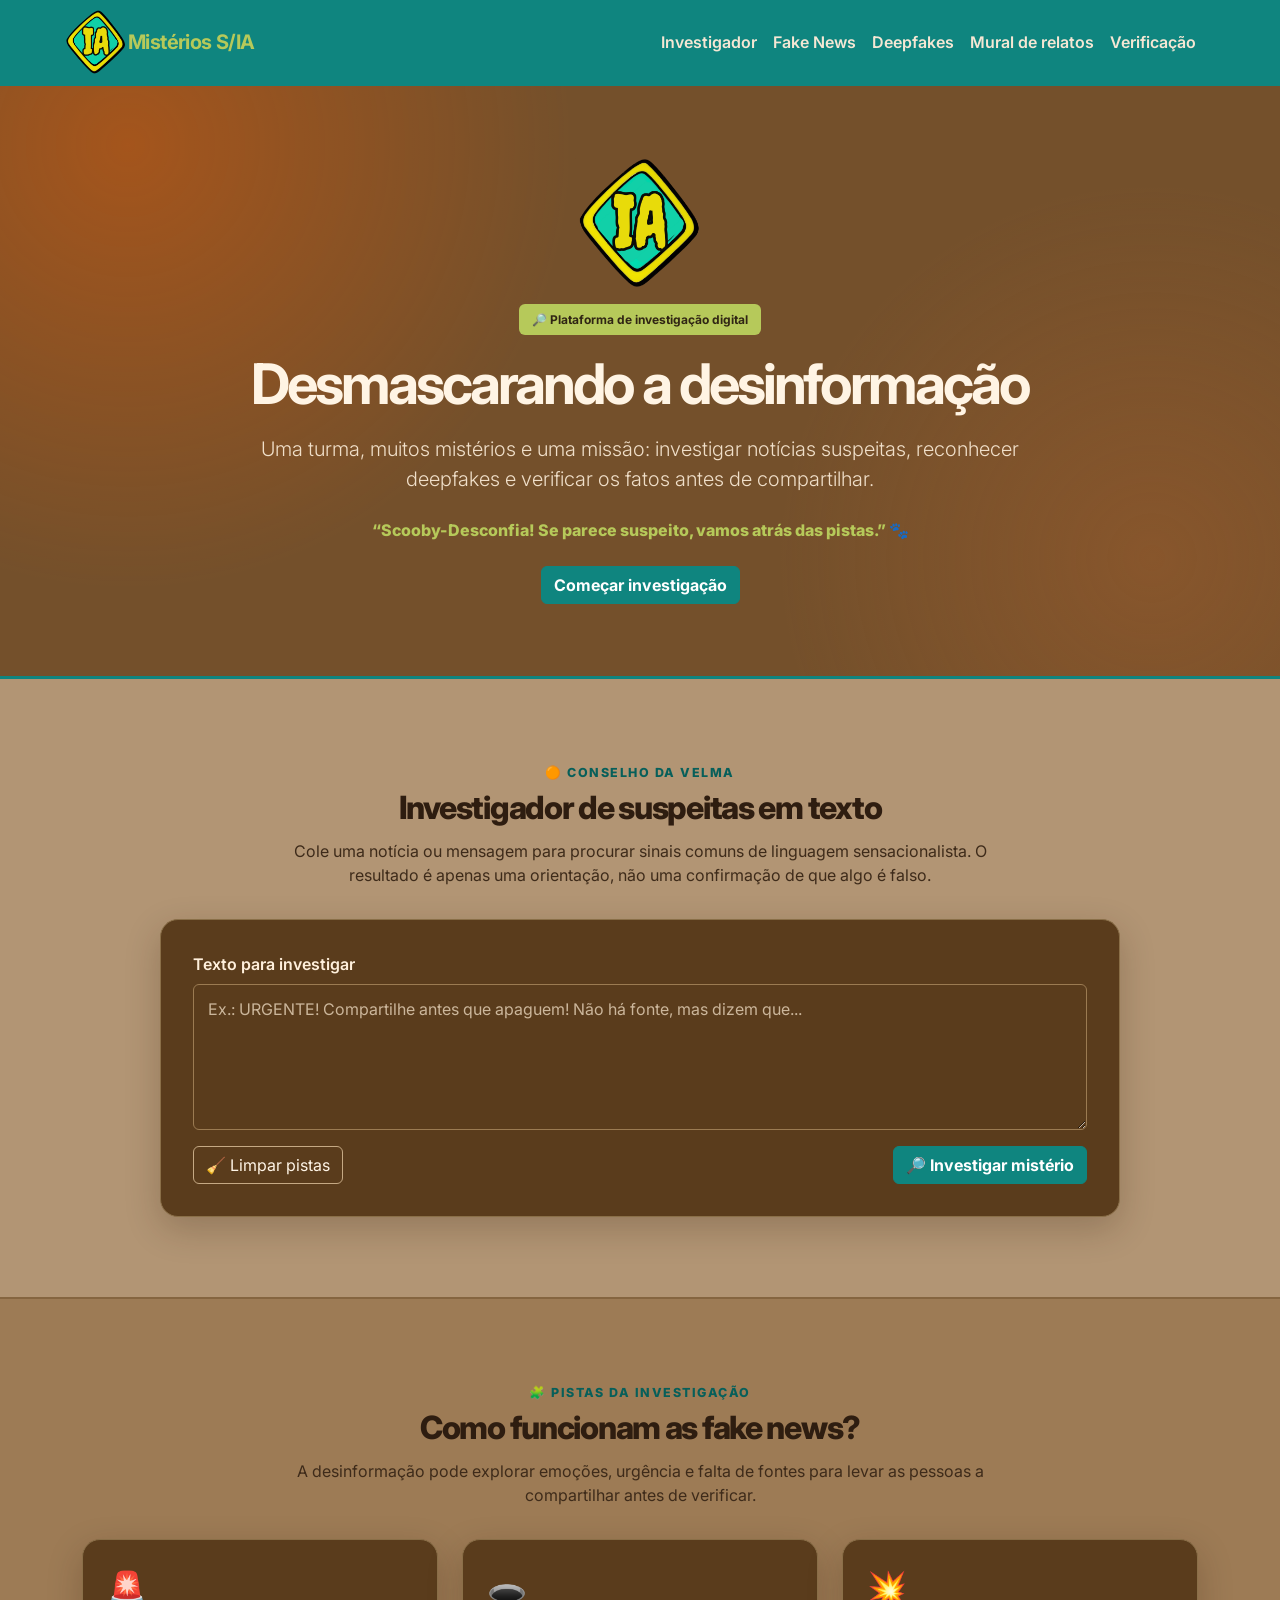
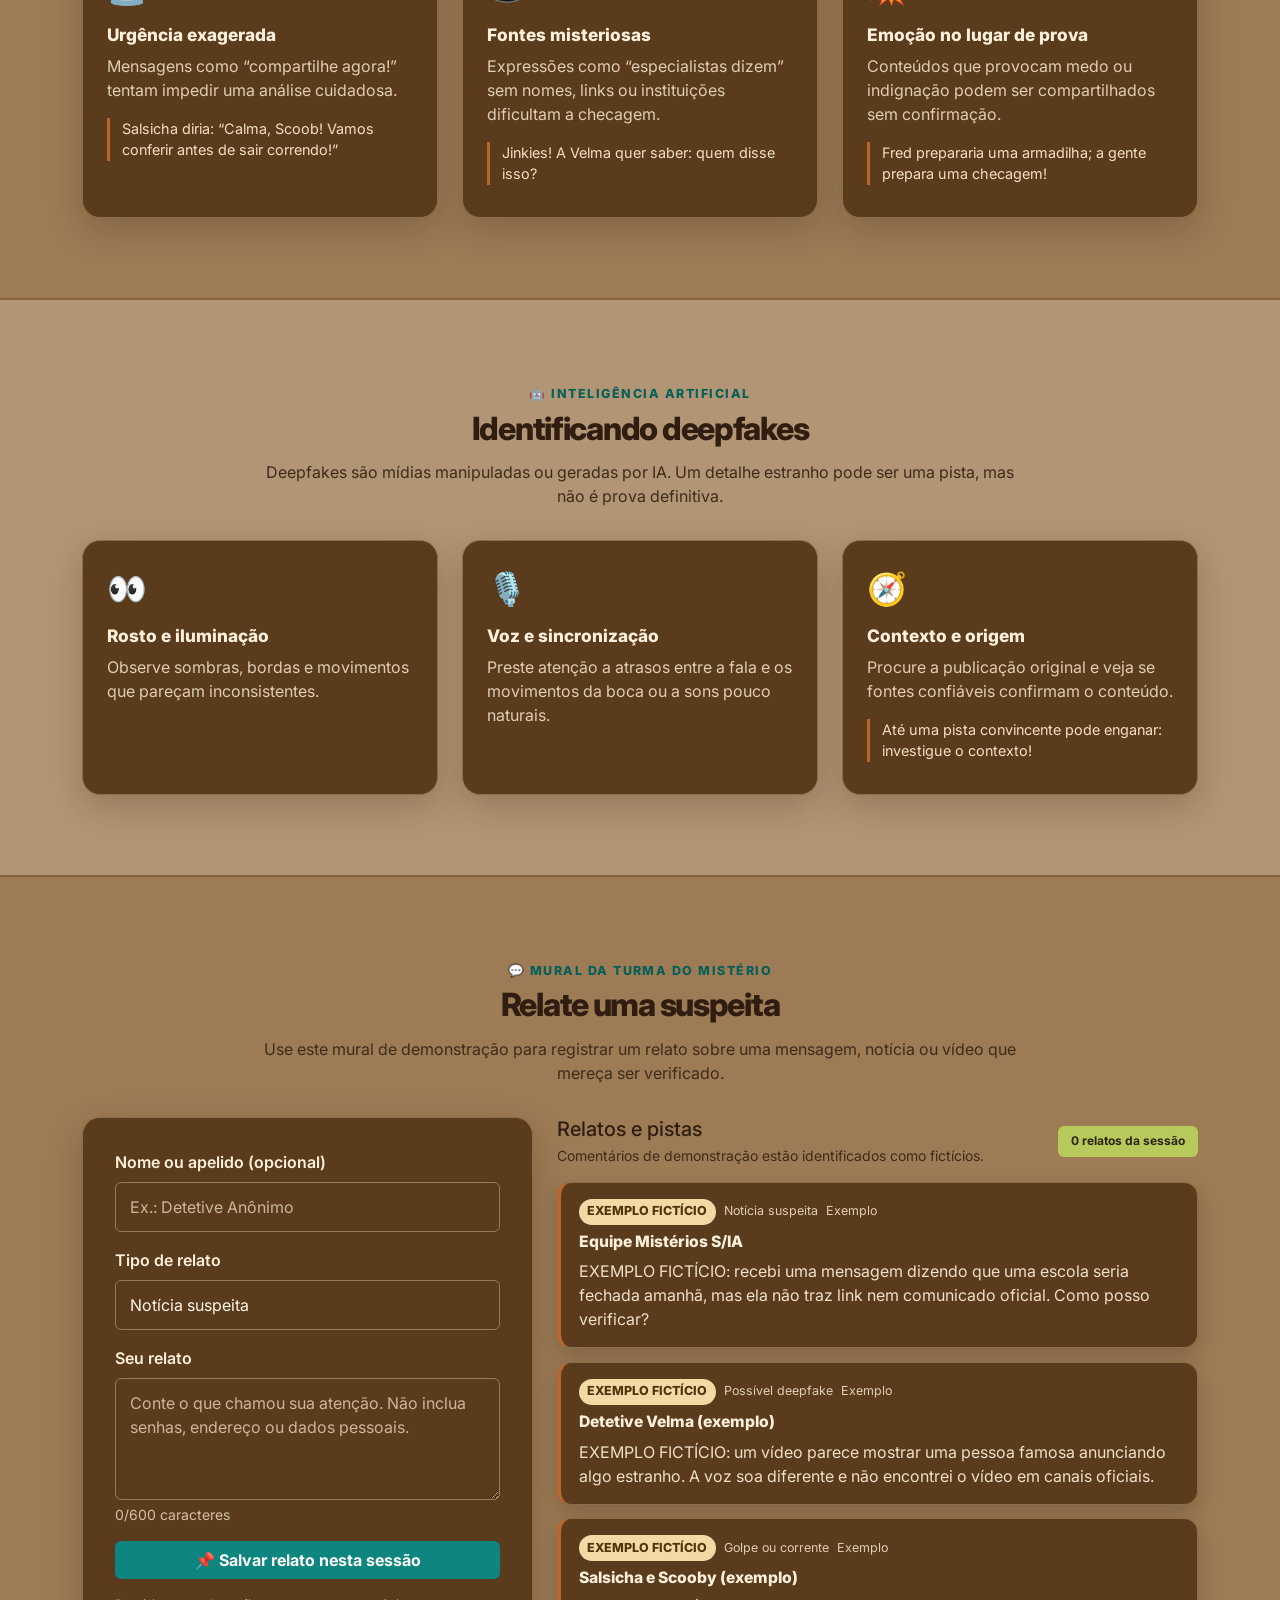
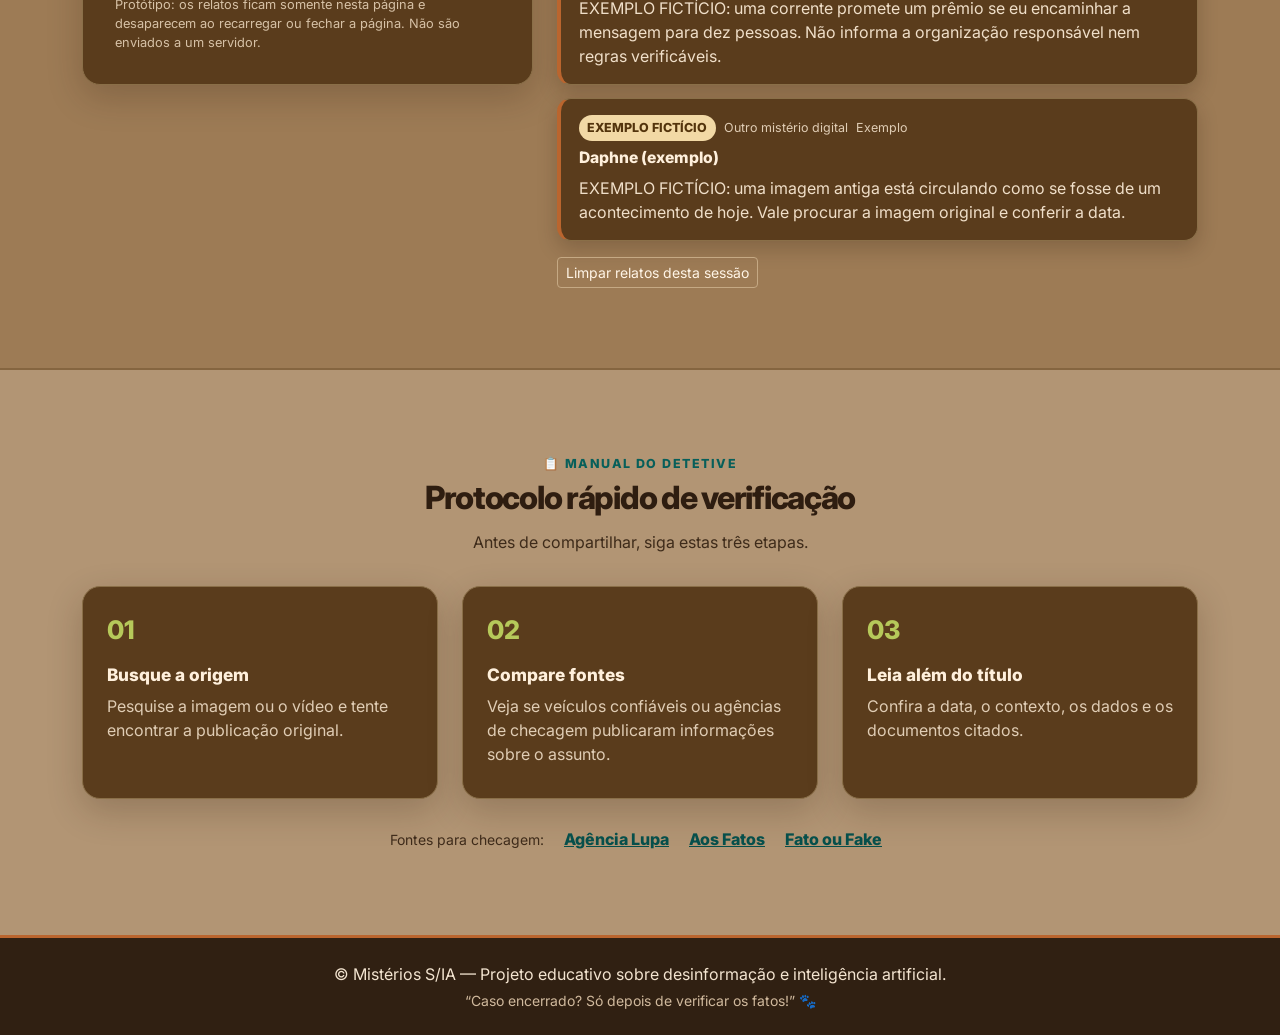
==== index.html @ 2940e968 "Add files via upload" ====
<!DOCTYPE html>
<html lang="pt-BR">

<head>
  <meta charset="UTF-8">
  <meta name="viewport" content="width=device-width, initial-scale=1.0">
  <meta name="description" content="Plataforma educativa para investigar desinformação, fake news e deepfakes.">
  <title>Mistérios S/IA — Investigação da Desinformação</title>
  <link rel="preconnect" href="https://fonts.googleapis.com">
  <link rel="preconnect" href="https://fonts.gstatic.com" crossorigin>
  <link
    href="https://fonts.googleapis.com/css2?family=Inter:wght@400;500;600;700;800&family=JetBrains+Mono:wght@400;500&display=swap"
    rel="stylesheet">
  <link href="https://cdn.jsdelivr.net/npm/bootstrap@5.3.0/dist/css/bootstrap.min.css" rel="stylesheet">
  <link rel="stylesheet" href="css/style.css">
  <link rel="icon" type="image/png" href="logo.png">
</head>

<body>
  <nav class="navbar navbar-expand-lg sticky-top">
    <div class="container logo-link">
        <img src="logo.png" alt="Mistérios S/IA" class="logo">
      <a class="navbar-brand fw-bold" href="#"> Mistérios S/IA</a>
      <button class="navbar-toggler" type="button" data-bs-toggle="collapse" data-bs-target="#navContent"
        aria-label="Abrir menu">
        <span class="navbar-toggler-icon"></span>
      </button>
      <div class="collapse navbar-collapse" id="navContent">
        <ul class="navbar-nav ms-auto">
          <li class="nav-item"><a class="nav-link" href="#analisador">Investigador</a></li>
          <li class="nav-item"><a class="nav-link" href="#fakenews">Fake News</a></li>
          <li class="nav-item"><a class="nav-link" href="#deepfake">Deepfakes</a></li>
          <li class="nav-item"><a class="nav-link" href="#relatos">Mural de relatos</a></li>
          <li class="nav-item"><a class="nav-link" href="#verificacao">Verificação</a></li>
        </ul>
      </div>
    </div>
  </nav>

  <header class="hero py-5">
    <div class="container py-4 text-center">
      <img src="logo.png" alt="Mistérios S/IA" style="width: 130px; height: auto; margin-bottom: 1rem;"> 
      <br>
      <span class="badge badge-accent mb-3">🔎 Plataforma de investigação digital</span>
      <h1 class="display-4 fw-bold mb-3">Desmascarando a desinformação</h1>
      <p class="lead mx-auto hero-copy">Uma turma, muitos mistérios e uma missão: investigar notícias suspeitas,
        reconhecer deepfakes e verificar os fatos antes de compartilhar.</p>
      <p class="hero-joke mt-4">“Scooby-Desconfia! Se parece suspeito, vamos atrás das pistas.” 🐾</p>
      <a class="btn btn-primary mt-2" href="#analisador">Começar investigação</a>
    </div>
  </header>

  <main>
    <section id="analisador" class="section-pad">
      <div class="container">
        <div class="section-heading">
          <span class="eyebrow">🟠 Conselho da Velma</span>
          <h2>Investigador de suspeitas em texto</h2>
          <p>Cole uma notícia ou mensagem para procurar sinais comuns de linguagem sensacionalista. O resultado é apenas
            uma orientação, não uma confirmação de que algo é falso.</p>
        </div>
        <div class="panel">
          <form id="analyzerForm">
            <label for="inputText" class="form-label fw-semibold">Texto para investigar</label>
            <textarea id="inputText" class="form-control" rows="5"
              placeholder="Ex.: URGENTE! Compartilhe antes que apaguem! Não há fonte, mas dizem que..."
              required></textarea>
            <div class="d-flex flex-wrap justify-content-between gap-2 mt-3">
              <button type="button" id="clearAnalyzer" class="btn btn-outline-secondary">🧹 Limpar pistas</button>
              <button type="submit" class="btn btn-primary">🔎 Investigar mistério</button>
            </div>
          </form>
          <div id="resultBox" class="result-box mt-4" aria-live="polite" hidden>
            <div class="d-flex justify-content-between align-items-center gap-3">
              <strong>Nível de desconfiança</strong>
              <span id="riskBadge" class="badge bg-secondary">Aguardando...</span>
            </div>
            <div class="progress my-3" role="progressbar" aria-label="Indicador de suspeita">
              <div id="progressBar" class="progress-bar" style="width:0%"></div>
            </div>
            <h3 class="h6">Pistas encontradas</h3>
            <ul id="detectedPatterns" class="pattern-list"></ul>
            <div id="adviceBox" class="advice-box">Conselho da Velma: confira a fonte original antes de compartilhar.
            </div>
          </div>
        </div>
      </div>
    </section>

    <section id="fakenews" class="section-pad section-tint">
      <div class="container">
        <div class="section-heading">
          <span class="eyebrow">🧩 Pistas da investigação</span>
          <h2>Como funcionam as fake news?</h2>
          <p>A desinformação pode explorar emoções, urgência e falta de fontes para levar as pessoas a compartilhar
            antes de verificar.</p>
        </div>
        <div class="row g-4">
          <div class="col-md-4">
            <article class="info-card h-100">
              <div class="card-emoji">🚨</div>
              <h3>Urgência exagerada</h3>
              <p>Mensagens como “compartilhe agora!” tentam impedir uma análise cuidadosa.</p>
              <p class="character-note">Salsicha diria: “Calma, Scoob! Vamos conferir antes de sair correndo!”</p>
            </article>
          </div>
          <div class="col-md-4">
            <article class="info-card h-100">
              <div class="card-emoji">🕳️</div>
              <h3>Fontes misteriosas</h3>
              <p>Expressões como “especialistas dizem” sem nomes, links ou instituições dificultam a checagem.</p>
              <p class="character-note">Jinkies! A Velma quer saber: quem disse isso?</p>
            </article>
          </div>
          <div class="col-md-4">
            <article class="info-card h-100">
              <div class="card-emoji">💥</div>
              <h3>Emoção no lugar de prova</h3>
              <p>Conteúdos que provocam medo ou indignação podem ser compartilhados sem confirmação.</p>
              <p class="character-note">Fred prepararia uma armadilha; a gente prepara uma checagem!</p>
            </article>
          </div>
        </div>
      </div>
    </section>

    <section id="deepfake" class="section-pad">
      <div class="container">
        <div class="section-heading">
          <span class="eyebrow">🤖 Inteligência artificial</span>
          <h2>Identificando deepfakes</h2>
          <p>Deepfakes são mídias manipuladas ou geradas por IA. Um detalhe estranho pode ser uma pista, mas não é prova
            definitiva.</p>
        </div>
        <div class="row g-4">
          <div class="col-md-4">
            <article class="info-card h-100">
              <div class="card-emoji">👀</div>
              <h3>Rosto e iluminação</h3>
              <p>Observe sombras, bordas e movimentos que pareçam inconsistentes.</p>
            </article>
          </div>
          <div class="col-md-4">
            <article class="info-card h-100">
              <div class="card-emoji">🎙️</div>
              <h3>Voz e sincronização</h3>
              <p>Preste atenção a atrasos entre a fala e os movimentos da boca ou a sons pouco naturais.</p>
            </article>
          </div>
          <div class="col-md-4">
            <article class="info-card h-100">
              <div class="card-emoji">🧭</div>
              <h3>Contexto e origem</h3>
              <p>Procure a publicação original e veja se fontes confiáveis confirmam o conteúdo.</p>
              <p class="character-note">Até uma pista convincente pode enganar: investigue o contexto!</p>
            </article>
          </div>
        </div>
      </div>
    </section>

    <section id="relatos" class="section-pad section-tint">
      <div class="container">
        <div class="section-heading">
          <span class="eyebrow">💬 Mural da turma do mistério</span>
          <h2>Relate uma suspeita</h2>
          <p>Use este mural de demonstração para registrar um relato sobre uma mensagem, notícia ou vídeo que mereça ser
            verificado.</p>
        </div>
        <div class="row g-4 align-items-start">
          <div class="col-lg-5">
            <div class="panel">
              <form id="reportForm">
                <div class="mb-3">
                  <label for="reportName" class="form-label fw-semibold">Nome ou apelido (opcional)</label>
                  <input id="reportName" class="form-control" maxlength="40" placeholder="Ex.: Detetive Anônimo">
                </div>
                <div class="mb-3">
                  <label for="reportCategory" class="form-label fw-semibold">Tipo de relato</label>
                  <select id="reportCategory" class="form-select">
                    <option>Notícia suspeita</option>
                    <option>Possível deepfake</option>
                    <option>Golpe ou corrente</option>
                    <option>Outro mistério digital</option>
                  </select>
                </div>
                <div class="mb-3">
                  <label for="reportText" class="form-label fw-semibold">Seu relato</label>
                  <textarea id="reportText" class="form-control" rows="4" maxlength="600"
                    placeholder="Conte o que chamou sua atenção. Não inclua senhas, endereço ou dados pessoais."
                    required></textarea>
                  <div class="form-text"><span id="charCount">0</span>/600 caracteres</div>
                </div>
                <button type="submit" class="btn btn-primary w-100">📌 Salvar relato nesta sessão</button>
                <p class="privacy-note mt-3 mb-0">Protótipo: os relatos ficam somente nesta página e desaparecem ao
                  recarregar ou fechar a página. Não são enviados a um servidor.</p>
              </form>
            </div>
          </div>
          <div class="col-lg-7">
            <div class="mural-header d-flex flex-wrap justify-content-between align-items-center gap-2">
              <div>
                <h3 class="h5 mb-1">Relatos e pistas</h3>
                <p class="small text-secondary mb-0">Comentários de demonstração estão identificados como fictícios.</p>
              </div>
              <span id="reportCount" class="badge badge-accent">0 relatos da sessão</span>
            </div>
            <div id="reportsList" class="reports-list" aria-live="polite"></div>
            <button type="button" id="clearReports" class="btn btn-sm btn-outline-secondary mt-3">Limpar relatos desta
              sessão</button>
          </div>
        </div>
      </div>
    </section>

    <section id="verificacao" class="section-pad">
      <div class="container">
        <div class="section-heading">
          <span class="eyebrow">📋 Manual do detetive</span>
          <h2>Protocolo rápido de verificação</h2>
          <p>Antes de compartilhar, siga estas três etapas.</p>
        </div>
        <div class="row g-4">
          <div class="col-md-4">
            <article class="step-card h-100"><span>01</span>
              <h3>Busque a origem</h3>
              <p>Pesquise a imagem ou o vídeo e tente encontrar a publicação original.</p>
            </article>
          </div>
          <div class="col-md-4">
            <article class="step-card h-100"><span>02</span>
              <h3>Compare fontes</h3>
              <p>Veja se veículos confiáveis ou agências de checagem publicaram informações sobre o assunto.</p>
            </article>
          </div>
          <div class="col-md-4">
            <article class="step-card h-100"><span>03</span>
              <h3>Leia além do título</h3>
              <p>Confira a data, o contexto, os dados e os documentos citados.</p>
            </article>
          </div>
        </div>
        <div class="text-center sources mt-4">
          <span class="text-secondary small me-2">Fontes para checagem:</span>
          <a href="https://lupa.uol.com.br/" target="_blank" rel="noopener noreferrer">Agência Lupa</a>
          <a href="https://www.aosfatos.org/" target="_blank" rel="noopener noreferrer">Aos Fatos</a>
          <a href="https://g1.globo.com/fato-ou-fake/" target="_blank" rel="noopener noreferrer">Fato ou Fake</a>
        </div>
      </div>
    </section>
  </main>

  <footer class="footer py-4">
    <div class="container text-center">
      <p class="mb-1">© Mistérios S/IA — Projeto educativo sobre desinformação e inteligência artificial.</p>
      <p class="small mb-0">“Caso encerrado? Só depois de verificar os fatos!” 🐾</p>
    </div>
  </footer>

  <script src="https://cdn.jsdelivr.net/npm/bootstrap@5.3.0/dist/js/bootstrap.bundle.min.js"></script>
  <script src="script.js"></script>
</body>

</html>
---- css/style.css ----
:root {

  --color-brown: #8A6F48;
  --color-teal: #0F857F;
  --color-purple: #65466D; 
  --color-lime: #B6C95A; 
  --color-orange: #BA652E;

  --bg-main: #b29574;
  --bg-card: #5a3c1c;
  --bg-hero: #74502b;
  --bg-input: #5a3c1c;

  --ink: #24180f;
  --ink-light: #fff5e7;
  --muted: #e0cdb5;
  --accent: var(--color-teal);
  --accent-dark: #086b66;
  --surface: var(--bg-card);
  --line: #9b7b52;
  --tint: #9d7b55;
  --cream: #f4e6d1;
  --shadow: rgba(40, 23, 9, .22);
}

* { box-sizing: border-box; }
html { scroll-behavior: smooth; scroll-padding-top: 78px; }
body {
  margin: 0;
  font-family: Inter, sans-serif;
  color: var(--ink);
  background: var(--bg-main);
}


.navbar {
  background: #0F857F;
  border-bottom: 2px solid var(--color-teal);
  backdrop-filter: blur(12px);
}
.navbar-brand { color: var(--color-lime) !important; letter-spacing: -.03em; }
.nav-link { color: #f5e7d4 !important; font-weight: 600; }
.nav-link:hover, .nav-link:focus { color: var(--color-lime) !important; }
.navbar-toggler { border-color: var(--color-brown); }
.navbar-toggler-icon {
  filter: invert(1);
}

.navbar {
    display: flex;
    align-items: center;
    justify-content: space-between;
    padding: 10px 5%;
}

.logo {
    display: block;
    width: clamp(35px, 5vw, 65px);
    height: auto;
    object-fit: contain;
    
}

.logo-link {
    display: flex;
    align-items: center;
    margin: 0;
    padding: 0;
}

.hero {
  background:
    radial-gradient(circle at 10% 10%, rgba(255, 94, 0, 0.35), transparent 35%),
    radial-gradient(circle at 90% 80%, rgba(186,101,46,.28), transparent 30%),
    var(--bg-hero);
  color: var(--ink-light);
  border-bottom: 3px solid var(--color-teal);
}
.hero h1 { letter-spacing: -.055em; color: #fff4e4; }
.hero-copy { max-width: 760px; color: #f0dfc9; }
.hero-joke { color: var(--color-lime); font-weight: 800; }
.badge-accent {
  background: var(--color-lime);
  color: #302514;
  padding: .6rem .8rem;
}
.btn-primary {
  background: var(--color-teal);
  border-color: var(--color-teal);
  color: #fff;
  font-weight: 700;
}
.btn-primary:hover, .btn-primary:focus {
  background: #096b66;
  border-color: #096b66;
  color: #fff;
}
.btn-outline-secondary {
  color: var(--ink-light);
  border-color: #c5a984;
}
.btn-outline-secondary:hover, .btn-outline-secondary:focus {
  color: #24180f;
  background: var(--color-lime);
  border-color: var(--color-lime);
}


.section-pad { padding: 5rem 0; }
.section-tint {
  background: #9d7b55;
  border-block: 2px solid rgba(90,60,28,.35);
}
.section-heading { max-width: 760px; margin: 0 auto 2rem; text-align: center; }
.section-heading h2 {
  font-weight: 800;
  letter-spacing: -.04em;
  margin: .35rem 0 .75rem;
  color: #2e1d10;
}
.section-heading p { color: #3e2b1a; margin-bottom: 0; }
.eyebrow {
  color: #075f5a;
  font-size: .78rem;
  font-weight: 800;
  text-transform: uppercase;
  letter-spacing: .12em;
}


.panel, .info-card, .step-card {
  background: var(--bg-card);
  color: var(--ink-light);
  border: 1px solid var(--color-brown);
  border-radius: 18px;
  box-shadow: 0 12px 35px var(--shadow);
}
.panel { padding: clamp(1.2rem, 3vw, 2rem); max-width: 960px; margin: 0 auto; }
.info-card, .step-card { padding: 1.5rem; height: 100%; }
.info-card h3, .step-card h3 { font-size: 1.08rem; font-weight: 800; color: #fff0dc; }
.info-card p, .step-card p { color: #e0cdb5; margin-bottom: .5rem; }
.card-emoji { font-size: 2rem; margin-bottom: .8rem; }
.character-note {
  border-left: 3px solid var(--color-orange);
  padding-left: .75rem;
  font-size: .9rem;
  color: #f4dfc4 !important;
  margin-top: 1rem;
}
.step-card > span {
  display: inline-block;
  color: var(--color-lime);
  font-size: 1.6rem;
  font-weight: 800;
  margin-bottom: 1rem;
}


.form-label { color: #fff0dc; }
.form-control, .form-select {
  background: var(--bg-input);
  color: #fff5e7;
  border: 1px solid #9b7b52;
  padding: .75rem .85rem;
}
.form-control::placeholder { color: #cbb69b; opacity: 1; }
.form-select option { background: var(--bg-input); color: #fff5e7; }
.form-control:focus, .form-select:focus {
  background: var(--bg-input);
  color: #fff5e7;
  border-color: var(--color-lime);
  box-shadow: 0 0 0 .2rem rgba(182,201,90,.2);
}
.form-text { color: #d6c1a6; }
.result-box { border-top: 1px solid var(--line); padding-top: 1.4rem; color: var(--ink-light); }
.result-box[hidden] { display: none !important; }
.progress { background: #392514; }
.progress-bar { background: var(--color-lime); }
.pattern-list { padding-left: 1.2rem; color: #f0dfc9; }
.pattern-list li { margin-bottom: .4rem; }
.advice-box {
  background: #0b5f5b;
  border: 1px solid var(--color-teal);
  border-radius: 12px;
  padding: 1rem;
  color: #fff8e9;
}


.mural-header { margin-bottom: 1rem; color: #2e1d10; }
.mural-header .text-secondary { color: #3e2b1a !important; }
.reports-list { display: grid; gap: .85rem; }
.report-card {
  background: var(--bg-card);
  color: var(--ink-light);
  border: 1px solid var(--color-brown);
  border-left: 4px solid var(--color-orange);
  border-radius: 14px;
  padding: 1rem 1.1rem;
  overflow-wrap: anywhere;
  box-shadow: 0 8px 20px var(--shadow);
}
.report-card h4 { font-size: .98rem; font-weight: 800; margin: .5rem 0; color: #fff0dc; }
.report-meta { display: flex; flex-wrap: wrap; gap: .5rem; align-items: center; color: #e0cdb5; font-size: .78rem; }
.demo-label {
  background: #f2d9a5;
  color: #53340c;
  border-radius: 999px;
  padding: .22rem .55rem;
  font-weight: 800;
}
.session-label {
  background: #b6e0c9;
  color: #174b35;
  border-radius: 999px;
  padding: .22rem .55rem;
  font-weight: 800;
}
.report-body { white-space: pre-wrap; margin: .5rem 0 0; color: #f0dfc9; }
.empty-state {
  background: var(--bg-card);
  border: 1px dashed #c2a37d;
  color: #f0dfc9;
  padding: 1.5rem;
  border-radius: 14px;
  text-align: center;
}
.privacy-note { color: #d6c1a6; font-size: .8rem; line-height: 1.5; }


.sources a { display: inline-block; margin: .25rem .5rem; color: #064f4b; font-weight: 800; }
.sources .text-secondary { color: #3e2b1a !important; }
.footer { background: #302012; color: #f3e4d0; border-top: 3px solid var(--color-orange); }
.footer .small { color: #d0b99d; }

@media (max-width: 767px) {
  .section-pad { padding: 3.5rem 0; }
  .hero h1 { font-size: 2.5rem; }
  .mural-header { align-items: flex-start !important; }
}
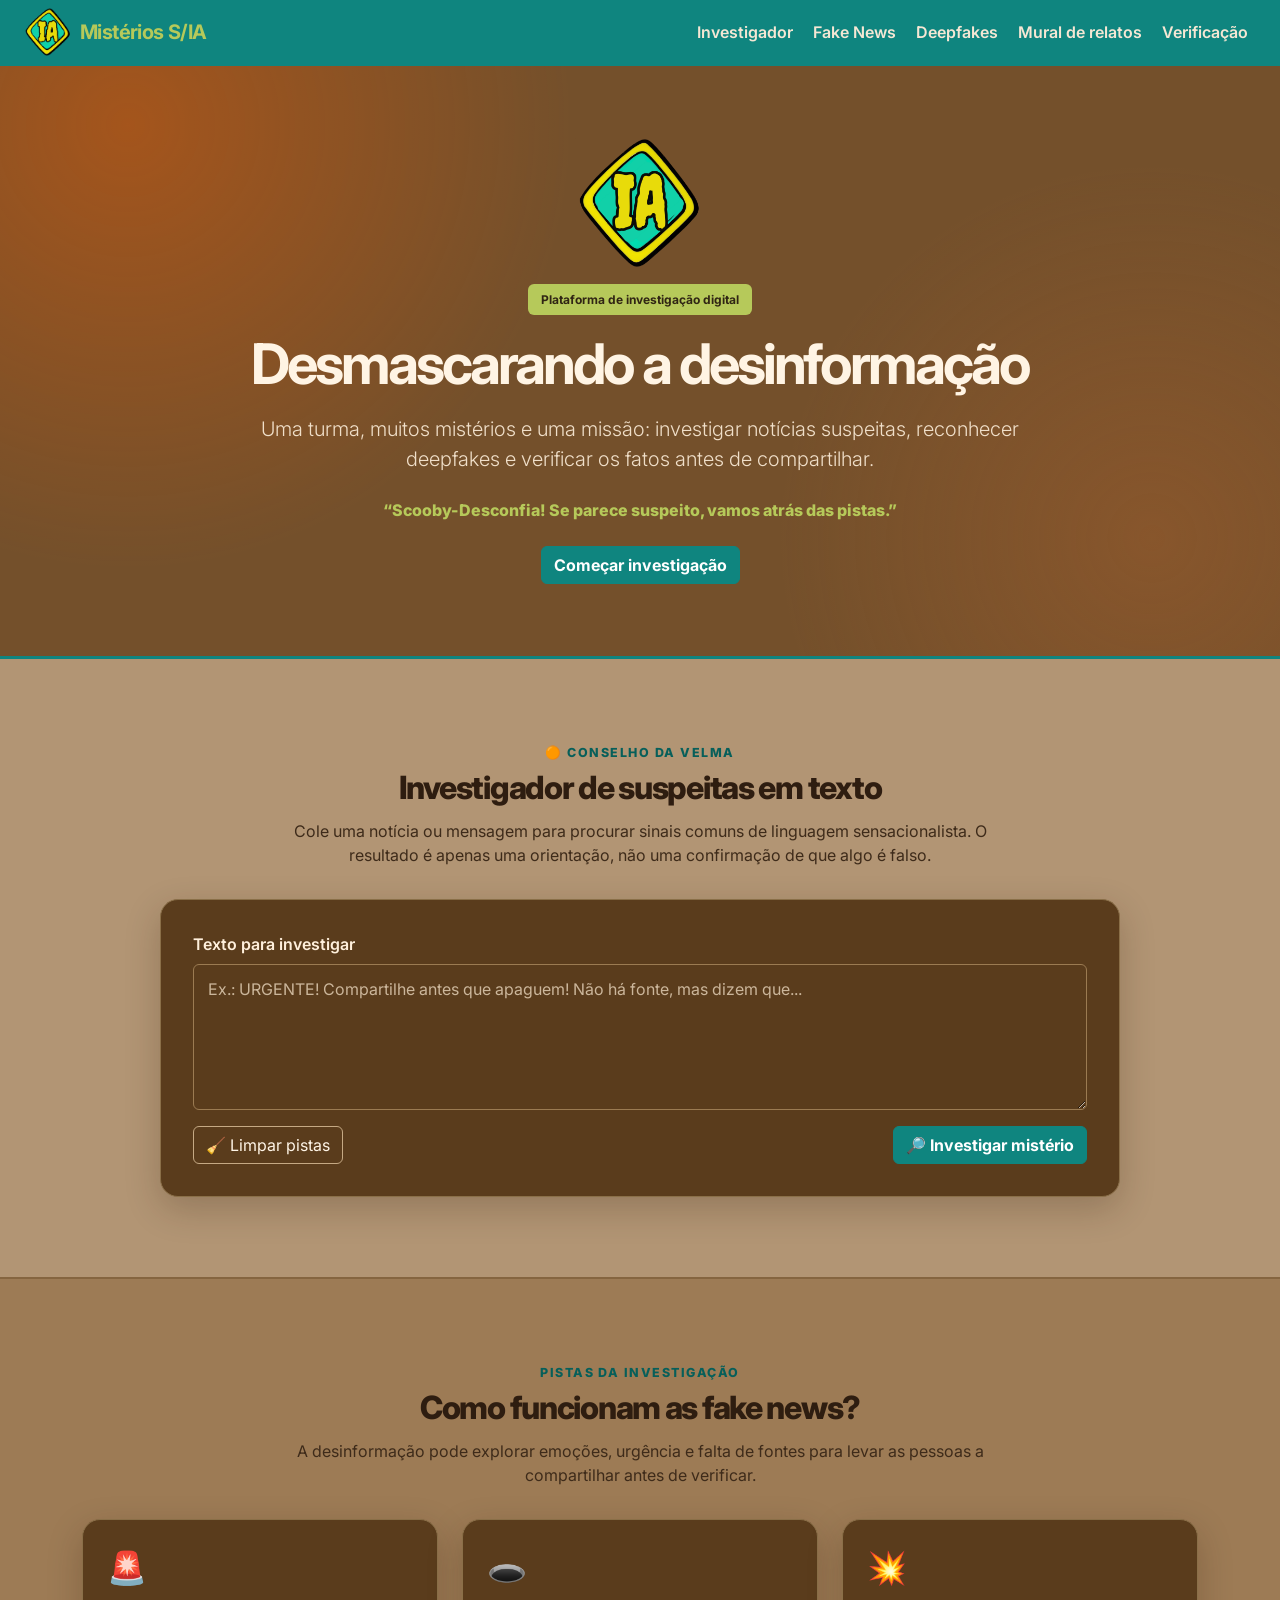
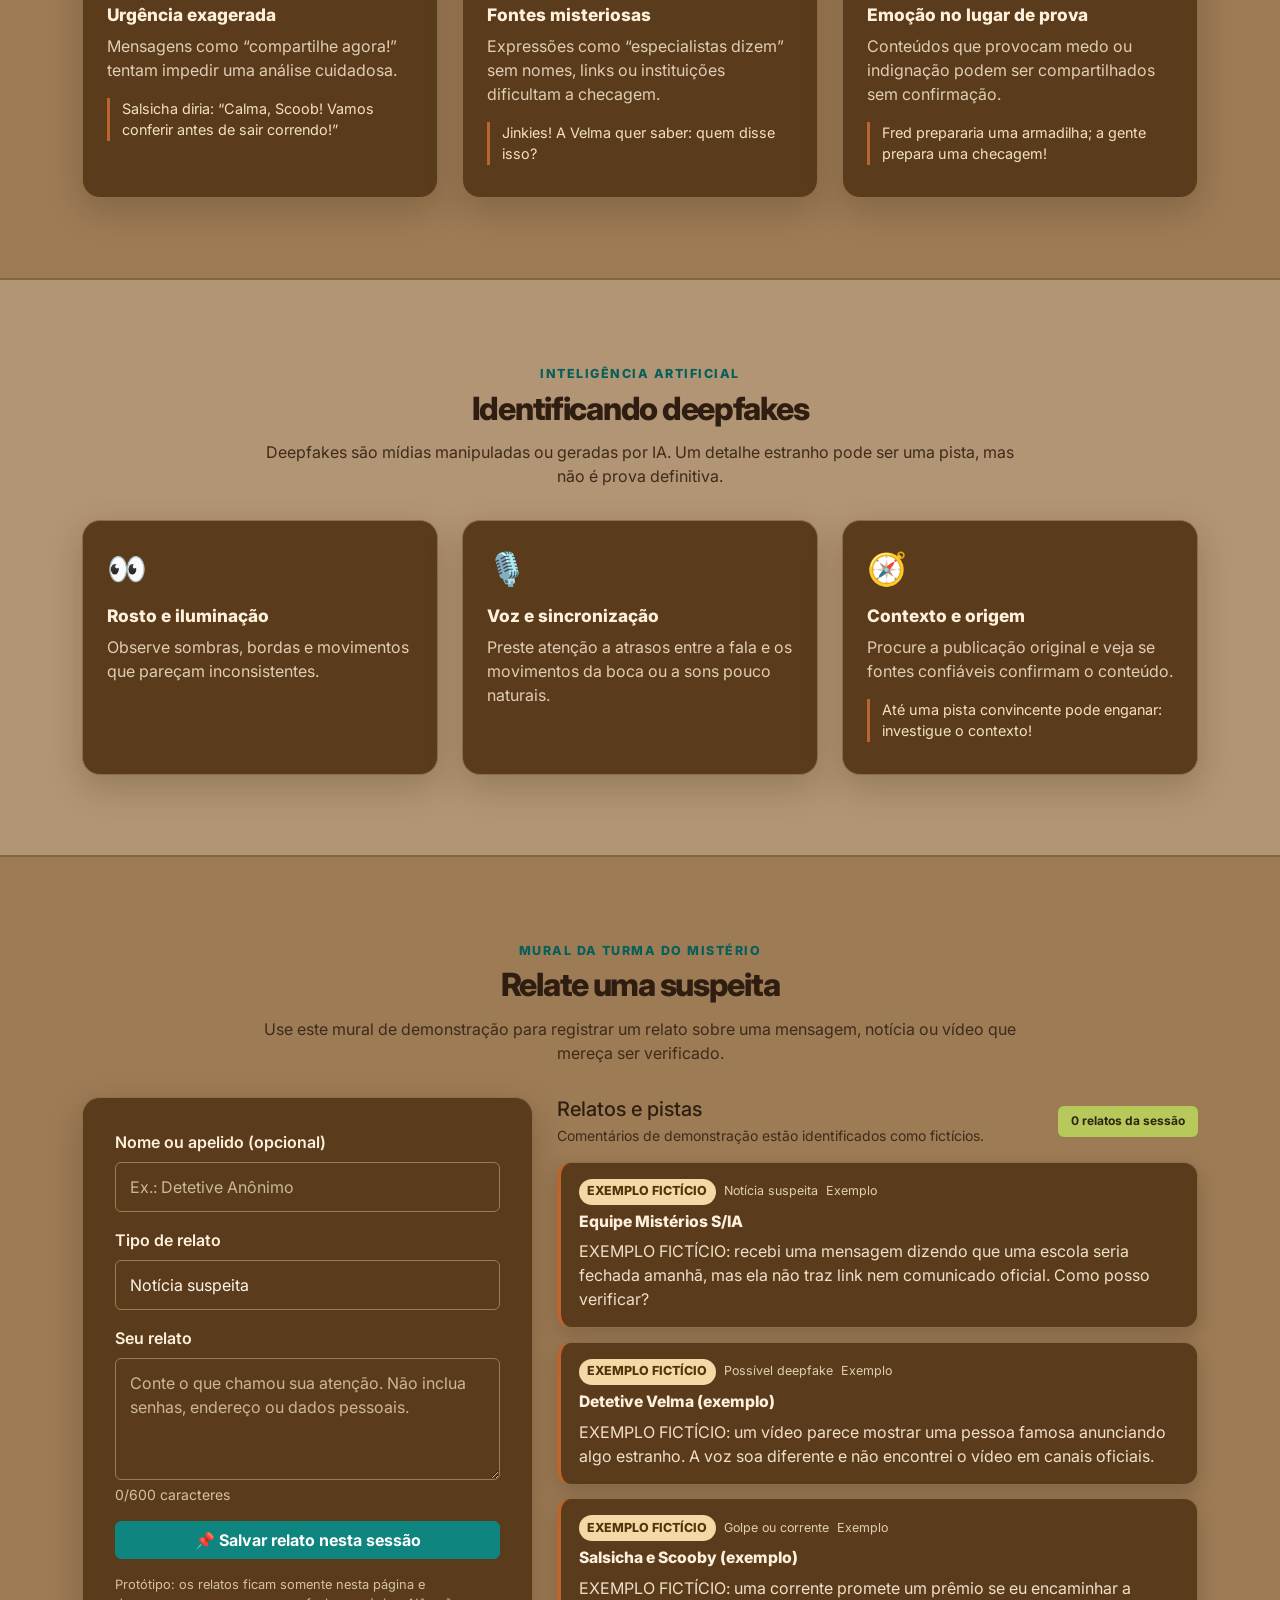
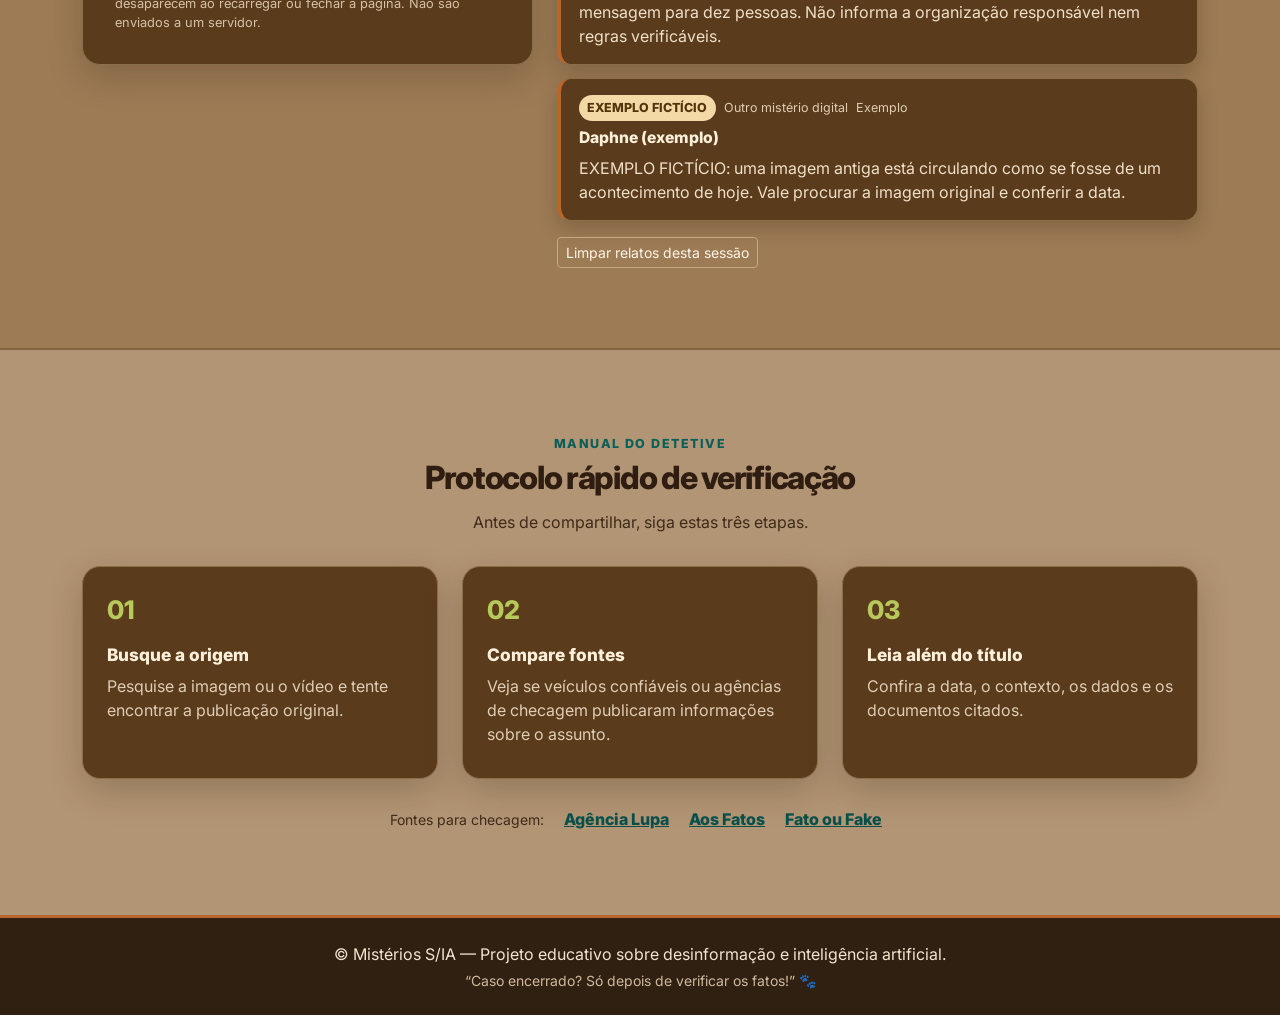
==== commit 4988c429: "Add files via upload" ====
--- a/index.html
+++ b/index.html
@@ -1,264 +1,286 @@
-<!DOCTYPE html>
-<html lang="pt-BR">
-
-<head>
-  <meta charset="UTF-8">
-  <meta name="viewport" content="width=device-width, initial-scale=1.0">
-  <meta name="description" content="Plataforma educativa para investigar desinformação, fake news e deepfakes.">
-  <title>Mistérios S/IA — Investigação da Desinformação</title>
-  <link rel="preconnect" href="https://fonts.googleapis.com">
-  <link rel="preconnect" href="https://fonts.gstatic.com" crossorigin>
-  <link
-    href="https://fonts.googleapis.com/css2?family=Inter:wght@400;500;600;700;800&family=JetBrains+Mono:wght@400;500&display=swap"
-    rel="stylesheet">
-  <link href="https://cdn.jsdelivr.net/npm/bootstrap@5.3.0/dist/css/bootstrap.min.css" rel="stylesheet">
-  <link rel="stylesheet" href="css/style.css">
-  <link rel="icon" type="image/png" href="logo.png">
-</head>
-
-<body>
-  <nav class="navbar navbar-expand-lg sticky-top">
-    <div class="container logo-link">
-        <img src="logo.png" alt="Mistérios S/IA" class="logo">
-      <a class="navbar-brand fw-bold" href="#"> Mistérios S/IA</a>
-      <button class="navbar-toggler" type="button" data-bs-toggle="collapse" data-bs-target="#navContent"
-        aria-label="Abrir menu">
-        <span class="navbar-toggler-icon"></span>
-      </button>
-      <div class="collapse navbar-collapse" id="navContent">
-        <ul class="navbar-nav ms-auto">
-          <li class="nav-item"><a class="nav-link" href="#analisador">Investigador</a></li>
-          <li class="nav-item"><a class="nav-link" href="#fakenews">Fake News</a></li>
-          <li class="nav-item"><a class="nav-link" href="#deepfake">Deepfakes</a></li>
-          <li class="nav-item"><a class="nav-link" href="#relatos">Mural de relatos</a></li>
-          <li class="nav-item"><a class="nav-link" href="#verificacao">Verificação</a></li>
-        </ul>
-      </div>
-    </div>
-  </nav>
-
-  <header class="hero py-5">
-    <div class="container py-4 text-center">
-      <img src="logo.png" alt="Mistérios S/IA" style="width: 130px; height: auto; margin-bottom: 1rem;"> 
-      <br>
-      <span class="badge badge-accent mb-3">🔎 Plataforma de investigação digital</span>
-      <h1 class="display-4 fw-bold mb-3">Desmascarando a desinformação</h1>
-      <p class="lead mx-auto hero-copy">Uma turma, muitos mistérios e uma missão: investigar notícias suspeitas,
-        reconhecer deepfakes e verificar os fatos antes de compartilhar.</p>
-      <p class="hero-joke mt-4">“Scooby-Desconfia! Se parece suspeito, vamos atrás das pistas.” 🐾</p>
-      <a class="btn btn-primary mt-2" href="#analisador">Começar investigação</a>
-    </div>
-  </header>
-
-  <main>
-    <section id="analisador" class="section-pad">
-      <div class="container">
-        <div class="section-heading">
-          <span class="eyebrow">🟠 Conselho da Velma</span>
-          <h2>Investigador de suspeitas em texto</h2>
-          <p>Cole uma notícia ou mensagem para procurar sinais comuns de linguagem sensacionalista. O resultado é apenas
-            uma orientação, não uma confirmação de que algo é falso.</p>
-        </div>
-        <div class="panel">
-          <form id="analyzerForm">
-            <label for="inputText" class="form-label fw-semibold">Texto para investigar</label>
-            <textarea id="inputText" class="form-control" rows="5"
-              placeholder="Ex.: URGENTE! Compartilhe antes que apaguem! Não há fonte, mas dizem que..."
-              required></textarea>
-            <div class="d-flex flex-wrap justify-content-between gap-2 mt-3">
-              <button type="button" id="clearAnalyzer" class="btn btn-outline-secondary">🧹 Limpar pistas</button>
-              <button type="submit" class="btn btn-primary">🔎 Investigar mistério</button>
-            </div>
-          </form>
-          <div id="resultBox" class="result-box mt-4" aria-live="polite" hidden>
-            <div class="d-flex justify-content-between align-items-center gap-3">
-              <strong>Nível de desconfiança</strong>
-              <span id="riskBadge" class="badge bg-secondary">Aguardando...</span>
-            </div>
-            <div class="progress my-3" role="progressbar" aria-label="Indicador de suspeita">
-              <div id="progressBar" class="progress-bar" style="width:0%"></div>
-            </div>
-            <h3 class="h6">Pistas encontradas</h3>
-            <ul id="detectedPatterns" class="pattern-list"></ul>
-            <div id="adviceBox" class="advice-box">Conselho da Velma: confira a fonte original antes de compartilhar.
-            </div>
-          </div>
-        </div>
-      </div>
-    </section>
-
-    <section id="fakenews" class="section-pad section-tint">
-      <div class="container">
-        <div class="section-heading">
-          <span class="eyebrow">🧩 Pistas da investigação</span>
-          <h2>Como funcionam as fake news?</h2>
-          <p>A desinformação pode explorar emoções, urgência e falta de fontes para levar as pessoas a compartilhar
-            antes de verificar.</p>
-        </div>
-        <div class="row g-4">
-          <div class="col-md-4">
-            <article class="info-card h-100">
-              <div class="card-emoji">🚨</div>
-              <h3>Urgência exagerada</h3>
-              <p>Mensagens como “compartilhe agora!” tentam impedir uma análise cuidadosa.</p>
-              <p class="character-note">Salsicha diria: “Calma, Scoob! Vamos conferir antes de sair correndo!”</p>
-            </article>
-          </div>
-          <div class="col-md-4">
-            <article class="info-card h-100">
-              <div class="card-emoji">🕳️</div>
-              <h3>Fontes misteriosas</h3>
-              <p>Expressões como “especialistas dizem” sem nomes, links ou instituições dificultam a checagem.</p>
-              <p class="character-note">Jinkies! A Velma quer saber: quem disse isso?</p>
-            </article>
-          </div>
-          <div class="col-md-4">
-            <article class="info-card h-100">
-              <div class="card-emoji">💥</div>
-              <h3>Emoção no lugar de prova</h3>
-              <p>Conteúdos que provocam medo ou indignação podem ser compartilhados sem confirmação.</p>
-              <p class="character-note">Fred prepararia uma armadilha; a gente prepara uma checagem!</p>
-            </article>
-          </div>
-        </div>
-      </div>
-    </section>
-
-    <section id="deepfake" class="section-pad">
-      <div class="container">
-        <div class="section-heading">
-          <span class="eyebrow">🤖 Inteligência artificial</span>
-          <h2>Identificando deepfakes</h2>
-          <p>Deepfakes são mídias manipuladas ou geradas por IA. Um detalhe estranho pode ser uma pista, mas não é prova
-            definitiva.</p>
-        </div>
-        <div class="row g-4">
-          <div class="col-md-4">
-            <article class="info-card h-100">
-              <div class="card-emoji">👀</div>
-              <h3>Rosto e iluminação</h3>
-              <p>Observe sombras, bordas e movimentos que pareçam inconsistentes.</p>
-            </article>
-          </div>
-          <div class="col-md-4">
-            <article class="info-card h-100">
-              <div class="card-emoji">🎙️</div>
-              <h3>Voz e sincronização</h3>
-              <p>Preste atenção a atrasos entre a fala e os movimentos da boca ou a sons pouco naturais.</p>
-            </article>
-          </div>
-          <div class="col-md-4">
-            <article class="info-card h-100">
-              <div class="card-emoji">🧭</div>
-              <h3>Contexto e origem</h3>
-              <p>Procure a publicação original e veja se fontes confiáveis confirmam o conteúdo.</p>
-              <p class="character-note">Até uma pista convincente pode enganar: investigue o contexto!</p>
-            </article>
-          </div>
-        </div>
-      </div>
-    </section>
-
-    <section id="relatos" class="section-pad section-tint">
-      <div class="container">
-        <div class="section-heading">
-          <span class="eyebrow">💬 Mural da turma do mistério</span>
-          <h2>Relate uma suspeita</h2>
-          <p>Use este mural de demonstração para registrar um relato sobre uma mensagem, notícia ou vídeo que mereça ser
-            verificado.</p>
-        </div>
-        <div class="row g-4 align-items-start">
-          <div class="col-lg-5">
-            <div class="panel">
-              <form id="reportForm">
-                <div class="mb-3">
-                  <label for="reportName" class="form-label fw-semibold">Nome ou apelido (opcional)</label>
-                  <input id="reportName" class="form-control" maxlength="40" placeholder="Ex.: Detetive Anônimo">
-                </div>
-                <div class="mb-3">
-                  <label for="reportCategory" class="form-label fw-semibold">Tipo de relato</label>
-                  <select id="reportCategory" class="form-select">
-                    <option>Notícia suspeita</option>
-                    <option>Possível deepfake</option>
-                    <option>Golpe ou corrente</option>
-                    <option>Outro mistério digital</option>
-                  </select>
-                </div>
-                <div class="mb-3">
-                  <label for="reportText" class="form-label fw-semibold">Seu relato</label>
-                  <textarea id="reportText" class="form-control" rows="4" maxlength="600"
-                    placeholder="Conte o que chamou sua atenção. Não inclua senhas, endereço ou dados pessoais."
-                    required></textarea>
-                  <div class="form-text"><span id="charCount">0</span>/600 caracteres</div>
-                </div>
-                <button type="submit" class="btn btn-primary w-100">📌 Salvar relato nesta sessão</button>
-                <p class="privacy-note mt-3 mb-0">Protótipo: os relatos ficam somente nesta página e desaparecem ao
-                  recarregar ou fechar a página. Não são enviados a um servidor.</p>
-              </form>
-            </div>
-          </div>
-          <div class="col-lg-7">
-            <div class="mural-header d-flex flex-wrap justify-content-between align-items-center gap-2">
-              <div>
-                <h3 class="h5 mb-1">Relatos e pistas</h3>
-                <p class="small text-secondary mb-0">Comentários de demonstração estão identificados como fictícios.</p>
-              </div>
-              <span id="reportCount" class="badge badge-accent">0 relatos da sessão</span>
-            </div>
-            <div id="reportsList" class="reports-list" aria-live="polite"></div>
-            <button type="button" id="clearReports" class="btn btn-sm btn-outline-secondary mt-3">Limpar relatos desta
-              sessão</button>
-          </div>
-        </div>
-      </div>
-    </section>
-
-    <section id="verificacao" class="section-pad">
-      <div class="container">
-        <div class="section-heading">
-          <span class="eyebrow">📋 Manual do detetive</span>
-          <h2>Protocolo rápido de verificação</h2>
-          <p>Antes de compartilhar, siga estas três etapas.</p>
-        </div>
-        <div class="row g-4">
-          <div class="col-md-4">
-            <article class="step-card h-100"><span>01</span>
-              <h3>Busque a origem</h3>
-              <p>Pesquise a imagem ou o vídeo e tente encontrar a publicação original.</p>
-            </article>
-          </div>
-          <div class="col-md-4">
-            <article class="step-card h-100"><span>02</span>
-              <h3>Compare fontes</h3>
-              <p>Veja se veículos confiáveis ou agências de checagem publicaram informações sobre o assunto.</p>
-            </article>
-          </div>
-          <div class="col-md-4">
-            <article class="step-card h-100"><span>03</span>
-              <h3>Leia além do título</h3>
-              <p>Confira a data, o contexto, os dados e os documentos citados.</p>
-            </article>
-          </div>
-        </div>
-        <div class="text-center sources mt-4">
-          <span class="text-secondary small me-2">Fontes para checagem:</span>
-          <a href="https://lupa.uol.com.br/" target="_blank" rel="noopener noreferrer">Agência Lupa</a>
-          <a href="https://www.aosfatos.org/" target="_blank" rel="noopener noreferrer">Aos Fatos</a>
-          <a href="https://g1.globo.com/fato-ou-fake/" target="_blank" rel="noopener noreferrer">Fato ou Fake</a>
-        </div>
-      </div>
-    </section>
-  </main>
-
-  <footer class="footer py-4">
-    <div class="container text-center">
-      <p class="mb-1">© Mistérios S/IA — Projeto educativo sobre desinformação e inteligência artificial.</p>
-      <p class="small mb-0">“Caso encerrado? Só depois de verificar os fatos!” 🐾</p>
-    </div>
-  </footer>
-
-  <script src="https://cdn.jsdelivr.net/npm/bootstrap@5.3.0/dist/js/bootstrap.bundle.min.js"></script>
-  <script src="script.js"></script>
-</body>
-
+<!DOCTYPE html>
+<html lang="pt-BR">
+
+<head>
+  <meta charset="UTF-8">
+  <meta name="viewport" content="width=device-width, initial-scale=1.0">
+  <meta name="description" content="Plataforma educativa para investigar desinformação, fake news e deepfakes.">
+  <title>Mistérios S/IA — Investigação da Desinformação</title>
+  <link rel="preconnect" href="https://fonts.googleapis.com">
+  <link rel="preconnect" href="https://fonts.gstatic.com" crossorigin>
+  <link
+    href="https://fonts.googleapis.com/css2?family=Inter:wght@400;500;600;700;800&family=JetBrains+Mono:wght@400;500&display=swap"
+    rel="stylesheet">
+  <link href="https://cdn.jsdelivr.net/npm/bootstrap@5.3.0/dist/css/bootstrap.min.css" rel="stylesheet">
+  <link rel="stylesheet" href="css/style.css">
+  <link rel="icon" type="image/png" href="logo.png">
+</head>
+
+<body>
+  
+<nav class="navbar navbar-expand-lg sticky-top">
+  <div class="container-fluid navbar-container">
+
+    <a class="navbar-brand logo-link" href="#">
+      <img src="logo.png" alt="Mistérios S/IA" class="logo">
+      <span class="fw-bold">Mistérios S/IA</span>
+    </a>
+
+    <button class="navbar-toggler" type="button"
+      data-bs-toggle="collapse"
+      data-bs-target="#navContent"
+      aria-controls="navContent"
+      aria-expanded="false"
+      aria-label="Abrir menu">
+      <span class="navbar-toggler-icon"></span>
+    </button>
+
+    <div class="collapse navbar-collapse" id="navContent">
+      <ul class="navbar-nav ms-auto">
+        <li class="nav-item">
+          <a class="nav-link" href="#analisador">Investigador</a>
+        </li>
+        <li class="nav-item">
+          <a class="nav-link" href="#fakenews">Fake News</a>
+        </li>
+        <li class="nav-item">
+          <a class="nav-link" href="#deepfake">Deepfakes</a>
+        </li>
+        <li class="nav-item">
+          <a class="nav-link" href="#relatos">Mural de relatos</a>
+        </li>
+        <li class="nav-item">
+          <a class="nav-link" href="#verificacao">Verificação</a>
+        </li>
+      </ul>
+    </div>
+
+  </div>
+</nav>
+
+
+  <header class="hero py-5">
+    <div class="container py-4 text-center">
+      <img src="logo.png" alt="Mistérios S/IA" style="width: 130px; height: auto; margin-bottom: 1rem;"> 
+      <br>
+      <span class="badge badge-accent mb-3"> Plataforma de investigação digital</span>
+      <h1 class="display-4 fw-bold mb-3">Desmascarando a desinformação</h1>
+      <p class="lead mx-auto hero-copy">Uma turma, muitos mistérios e uma missão: investigar notícias suspeitas,
+        reconhecer deepfakes e verificar os fatos antes de compartilhar.</p>
+      <p class="hero-joke mt-4">“Scooby-Desconfia! Se parece suspeito, vamos atrás das pistas.” </p>
+      <a class="btn btn-primary mt-2" href="#analisador">Começar investigação</a>
+    </div>
+  </header>
+
+  <main>
+    <section id="analisador" class="section-pad">
+      <div class="container">
+        <div class="section-heading">
+          <span class="eyebrow">🟠 Conselho da Velma</span>
+          <h2>Investigador de suspeitas em texto</h2>
+          <p>Cole uma notícia ou mensagem para procurar sinais comuns de linguagem sensacionalista. O resultado é apenas
+            uma orientação, não uma confirmação de que algo é falso.</p>
+        </div>
+        <div class="panel">
+          <form id="analyzerForm">
+            <label for="inputText" class="form-label fw-semibold">Texto para investigar</label>
+            <textarea id="inputText" class="form-control" rows="5"
+              placeholder="Ex.: URGENTE! Compartilhe antes que apaguem! Não há fonte, mas dizem que..."
+              required></textarea>
+            <div class="d-flex flex-wrap justify-content-between gap-2 mt-3">
+              <button type="button" id="clearAnalyzer" class="btn btn-outline-secondary">🧹 Limpar pistas</button>
+              <button type="submit" class="btn btn-primary">🔎 Investigar mistério</button>
+            </div>
+          </form>
+          <div id="resultBox" class="result-box mt-4" aria-live="polite" hidden>
+            <div class="d-flex justify-content-between align-items-center gap-3">
+              <strong>Nível de desconfiança</strong>
+              <span id="riskBadge" class="badge bg-secondary">Aguardando...</span>
+            </div>
+            <div class="progress my-3" role="progressbar" aria-label="Indicador de suspeita">
+              <div id="progressBar" class="progress-bar" style="width:0%"></div>
+            </div>
+            <h3 class="h6">Pistas encontradas</h3>
+            <ul id="detectedPatterns" class="pattern-list"></ul>
+            <div id="adviceBox" class="advice-box">Conselho da Velma: confira a fonte original antes de compartilhar.
+            </div>
+          </div>
+        </div>
+      </div>
+    </section>
+
+    <section id="fakenews" class="section-pad section-tint">
+      <div class="container">
+        <div class="section-heading">
+          <span class="eyebrow"> Pistas da investigação</span>
+          <h2>Como funcionam as fake news?</h2>
+          <p>A desinformação pode explorar emoções, urgência e falta de fontes para levar as pessoas a compartilhar
+            antes de verificar.</p>
+        </div>
+        <div class="row g-4">
+          <div class="col-md-4">
+            <article class="info-card h-100">
+              <div class="card-emoji">🚨</div>
+              <h3>Urgência exagerada</h3>
+              <p>Mensagens como “compartilhe agora!” tentam impedir uma análise cuidadosa.</p>
+              <p class="character-note">Salsicha diria: “Calma, Scoob! Vamos conferir antes de sair correndo!”</p>
+            </article>
+          </div>
+          <div class="col-md-4">
+            <article class="info-card h-100">
+              <div class="card-emoji">🕳️</div>
+              <h3>Fontes misteriosas</h3>
+              <p>Expressões como “especialistas dizem” sem nomes, links ou instituições dificultam a checagem.</p>
+              <p class="character-note">Jinkies! A Velma quer saber: quem disse isso?</p>
+            </article>
+          </div>
+          <div class="col-md-4">
+            <article class="info-card h-100">
+              <div class="card-emoji">💥</div>
+              <h3>Emoção no lugar de prova</h3>
+              <p>Conteúdos que provocam medo ou indignação podem ser compartilhados sem confirmação.</p>
+              <p class="character-note">Fred prepararia uma armadilha; a gente prepara uma checagem!</p>
+            </article>
+          </div>
+        </div>
+      </div>
+    </section>
+
+    <section id="deepfake" class="section-pad">
+      <div class="container">
+        <div class="section-heading">
+          <span class="eyebrow"> Inteligência artificial</span>
+          <h2>Identificando deepfakes</h2>
+          <p>Deepfakes são mídias manipuladas ou geradas por IA. Um detalhe estranho pode ser uma pista, mas não é prova
+            definitiva.</p>
+        </div>
+        <div class="row g-4">
+          <div class="col-md-4">
+            <article class="info-card h-100">
+              <div class="card-emoji">👀</div>
+              <h3>Rosto e iluminação</h3>
+              <p>Observe sombras, bordas e movimentos que pareçam inconsistentes.</p>
+            </article>
+          </div>
+          <div class="col-md-4">
+            <article class="info-card h-100">
+              <div class="card-emoji">🎙️</div>
+              <h3>Voz e sincronização</h3>
+              <p>Preste atenção a atrasos entre a fala e os movimentos da boca ou a sons pouco naturais.</p>
+            </article>
+          </div>
+          <div class="col-md-4">
+            <article class="info-card h-100">
+              <div class="card-emoji">🧭</div>
+              <h3>Contexto e origem</h3>
+              <p>Procure a publicação original e veja se fontes confiáveis confirmam o conteúdo.</p>
+              <p class="character-note">Até uma pista convincente pode enganar: investigue o contexto!</p>
+            </article>
+          </div>
+        </div>
+      </div>
+    </section>
+
+    <section id="relatos" class="section-pad section-tint">
+      <div class="container">
+        <div class="section-heading">
+          <span class="eyebrow"> Mural da turma do mistério</span>
+          <h2>Relate uma suspeita</h2>
+          <p>Use este mural de demonstração para registrar um relato sobre uma mensagem, notícia ou vídeo que mereça ser
+            verificado.</p>
+        </div>
+        <div class="row g-4 align-items-start">
+          <div class="col-lg-5">
+            <div class="panel">
+              <form id="reportForm">
+                <div class="mb-3">
+                  <label for="reportName" class="form-label fw-semibold">Nome ou apelido (opcional)</label>
+                  <input id="reportName" class="form-control" maxlength="40" placeholder="Ex.: Detetive Anônimo">
+                </div>
+                <div class="mb-3">
+                  <label for="reportCategory" class="form-label fw-semibold">Tipo de relato</label>
+                  <select id="reportCategory" class="form-select">
+                    <option>Notícia suspeita</option>
+                    <option>Possível deepfake</option>
+                    <option>Golpe ou corrente</option>
+                    <option>Outro mistério digital</option>
+                  </select>
+                </div>
+                <div class="mb-3">
+                  <label for="reportText" class="form-label fw-semibold">Seu relato</label>
+                  <textarea id="reportText" class="form-control" rows="4" maxlength="600"
+                    placeholder="Conte o que chamou sua atenção. Não inclua senhas, endereço ou dados pessoais."
+                    required></textarea>
+                  <div class="form-text"><span id="charCount">0</span>/600 caracteres</div>
+                </div>
+                <button type="submit" class="btn btn-primary w-100">📌 Salvar relato nesta sessão</button>
+                <p class="privacy-note mt-3 mb-0">Protótipo: os relatos ficam somente nesta página e desaparecem ao
+                  recarregar ou fechar a página. Não são enviados a um servidor.</p>
+              </form>
+            </div>
+          </div>
+          <div class="col-lg-7">
+            <div class="mural-header d-flex flex-wrap justify-content-between align-items-center gap-2">
+              <div>
+                <h3 class="h5 mb-1">Relatos e pistas</h3>
+                <p class="small text-secondary mb-0">Comentários de demonstração estão identificados como fictícios.</p>
+              </div>
+              <span id="reportCount" class="badge badge-accent">0 relatos da sessão</span>
+            </div>
+            <div id="reportsList" class="reports-list" aria-live="polite"></div>
+            <button type="button" id="clearReports" class="btn btn-sm btn-outline-secondary mt-3">Limpar relatos desta
+              sessão</button>
+          </div>
+        </div>
+      </div>
+    </section>
+
+    <section id="verificacao" class="section-pad">
+      <div class="container">
+        <div class="section-heading">
+          <span class="eyebrow"> Manual do detetive</span>
+          <h2>Protocolo rápido de verificação</h2>
+          <p>Antes de compartilhar, siga estas três etapas.</p>
+        </div>
+        <div class="row g-4">
+          <div class="col-md-4">
+            <article class="step-card h-100"><span>01</span>
+              <h3>Busque a origem</h3>
+              <p>Pesquise a imagem ou o vídeo e tente encontrar a publicação original.</p>
+            </article>
+          </div>
+          <div class="col-md-4">
+            <article class="step-card h-100"><span>02</span>
+              <h3>Compare fontes</h3>
+              <p>Veja se veículos confiáveis ou agências de checagem publicaram informações sobre o assunto.</p>
+            </article>
+          </div>
+          <div class="col-md-4">
+            <article class="step-card h-100"><span>03</span>
+              <h3>Leia além do título</h3>
+              <p>Confira a data, o contexto, os dados e os documentos citados.</p>
+            </article>
+          </div>
+        </div>
+        <div class="text-center sources mt-4">
+          <span class="text-secondary small me-2">Fontes para checagem:</span>
+          <a href="https://lupa.uol.com.br/" target="_blank" rel="noopener noreferrer">Agência Lupa</a>
+          <a href="https://www.aosfatos.org/" target="_blank" rel="noopener noreferrer">Aos Fatos</a>
+          <a href="https://g1.globo.com/fato-ou-fake/" target="_blank" rel="noopener noreferrer">Fato ou Fake</a>
+        </div>
+      </div>
+    </section>
+  </main>
+
+  <footer class="footer py-4">
+    <div class="container text-center">
+      <p class="mb-1">© Mistérios S/IA — Projeto educativo sobre desinformação e inteligência artificial.</p>
+      <p class="small mb-0">“Caso encerrado? Só depois de verificar os fatos!” 🐾</p>
+    </div>
+  </footer>
+
+  <script src="https://cdn.jsdelivr.net/npm/bootstrap@5.3.0/dist/js/bootstrap.bundle.min.js"></script>
+  <script src="script.js"></script>
+</body>
+
 </html>
--- a/css/style.css
+++ b/css/style.css
@@ -1,240 +1,489 @@
-:root {
-
-  --color-brown: #8A6F48;
-  --color-teal: #0F857F;
-  --color-purple: #65466D; 
-  --color-lime: #B6C95A; 
-  --color-orange: #BA652E;
-
-  --bg-main: #b29574;
-  --bg-card: #5a3c1c;
-  --bg-hero: #74502b;
-  --bg-input: #5a3c1c;
-
-  --ink: #24180f;
-  --ink-light: #fff5e7;
-  --muted: #e0cdb5;
-  --accent: var(--color-teal);
-  --accent-dark: #086b66;
-  --surface: var(--bg-card);
-  --line: #9b7b52;
-  --tint: #9d7b55;
-  --cream: #f4e6d1;
-  --shadow: rgba(40, 23, 9, .22);
-}
-
-* { box-sizing: border-box; }
-html { scroll-behavior: smooth; scroll-padding-top: 78px; }
-body {
-  margin: 0;
-  font-family: Inter, sans-serif;
-  color: var(--ink);
-  background: var(--bg-main);
-}
-
-
-.navbar {
-  background: #0F857F;
-  border-bottom: 2px solid var(--color-teal);
-  backdrop-filter: blur(12px);
-}
-.navbar-brand { color: var(--color-lime) !important; letter-spacing: -.03em; }
-.nav-link { color: #f5e7d4 !important; font-weight: 600; }
-.nav-link:hover, .nav-link:focus { color: var(--color-lime) !important; }
-.navbar-toggler { border-color: var(--color-brown); }
-.navbar-toggler-icon {
-  filter: invert(1);
-}
-
-.navbar {
-    display: flex;
-    align-items: center;
-    justify-content: space-between;
-    padding: 10px 5%;
-}
-
-.logo {
-    display: block;
-    width: clamp(35px, 5vw, 65px);
-    height: auto;
-    object-fit: contain;
-    
-}
-
-.logo-link {
-    display: flex;
-    align-items: center;
-    margin: 0;
-    padding: 0;
-}
-
-.hero {
-  background:
-    radial-gradient(circle at 10% 10%, rgba(255, 94, 0, 0.35), transparent 35%),
-    radial-gradient(circle at 90% 80%, rgba(186,101,46,.28), transparent 30%),
-    var(--bg-hero);
-  color: var(--ink-light);
-  border-bottom: 3px solid var(--color-teal);
-}
-.hero h1 { letter-spacing: -.055em; color: #fff4e4; }
-.hero-copy { max-width: 760px; color: #f0dfc9; }
-.hero-joke { color: var(--color-lime); font-weight: 800; }
-.badge-accent {
-  background: var(--color-lime);
-  color: #302514;
-  padding: .6rem .8rem;
-}
-.btn-primary {
-  background: var(--color-teal);
-  border-color: var(--color-teal);
-  color: #fff;
-  font-weight: 700;
-}
-.btn-primary:hover, .btn-primary:focus {
-  background: #096b66;
-  border-color: #096b66;
-  color: #fff;
-}
-.btn-outline-secondary {
-  color: var(--ink-light);
-  border-color: #c5a984;
-}
-.btn-outline-secondary:hover, .btn-outline-secondary:focus {
-  color: #24180f;
-  background: var(--color-lime);
-  border-color: var(--color-lime);
-}
-
-
-.section-pad { padding: 5rem 0; }
-.section-tint {
-  background: #9d7b55;
-  border-block: 2px solid rgba(90,60,28,.35);
-}
-.section-heading { max-width: 760px; margin: 0 auto 2rem; text-align: center; }
-.section-heading h2 {
-  font-weight: 800;
-  letter-spacing: -.04em;
-  margin: .35rem 0 .75rem;
-  color: #2e1d10;
-}
-.section-heading p { color: #3e2b1a; margin-bottom: 0; }
-.eyebrow {
-  color: #075f5a;
-  font-size: .78rem;
-  font-weight: 800;
-  text-transform: uppercase;
-  letter-spacing: .12em;
-}
-
-
-.panel, .info-card, .step-card {
-  background: var(--bg-card);
-  color: var(--ink-light);
-  border: 1px solid var(--color-brown);
-  border-radius: 18px;
-  box-shadow: 0 12px 35px var(--shadow);
-}
-.panel { padding: clamp(1.2rem, 3vw, 2rem); max-width: 960px; margin: 0 auto; }
-.info-card, .step-card { padding: 1.5rem; height: 100%; }
-.info-card h3, .step-card h3 { font-size: 1.08rem; font-weight: 800; color: #fff0dc; }
-.info-card p, .step-card p { color: #e0cdb5; margin-bottom: .5rem; }
-.card-emoji { font-size: 2rem; margin-bottom: .8rem; }
-.character-note {
-  border-left: 3px solid var(--color-orange);
-  padding-left: .75rem;
-  font-size: .9rem;
-  color: #f4dfc4 !important;
-  margin-top: 1rem;
-}
-.step-card > span {
-  display: inline-block;
-  color: var(--color-lime);
-  font-size: 1.6rem;
-  font-weight: 800;
-  margin-bottom: 1rem;
-}
-
-
-.form-label { color: #fff0dc; }
-.form-control, .form-select {
-  background: var(--bg-input);
-  color: #fff5e7;
-  border: 1px solid #9b7b52;
-  padding: .75rem .85rem;
-}
-.form-control::placeholder { color: #cbb69b; opacity: 1; }
-.form-select option { background: var(--bg-input); color: #fff5e7; }
-.form-control:focus, .form-select:focus {
-  background: var(--bg-input);
-  color: #fff5e7;
-  border-color: var(--color-lime);
-  box-shadow: 0 0 0 .2rem rgba(182,201,90,.2);
-}
-.form-text { color: #d6c1a6; }
-.result-box { border-top: 1px solid var(--line); padding-top: 1.4rem; color: var(--ink-light); }
-.result-box[hidden] { display: none !important; }
-.progress { background: #392514; }
-.progress-bar { background: var(--color-lime); }
-.pattern-list { padding-left: 1.2rem; color: #f0dfc9; }
-.pattern-list li { margin-bottom: .4rem; }
-.advice-box {
-  background: #0b5f5b;
-  border: 1px solid var(--color-teal);
-  border-radius: 12px;
-  padding: 1rem;
-  color: #fff8e9;
-}
-
-
-.mural-header { margin-bottom: 1rem; color: #2e1d10; }
-.mural-header .text-secondary { color: #3e2b1a !important; }
-.reports-list { display: grid; gap: .85rem; }
-.report-card {
-  background: var(--bg-card);
-  color: var(--ink-light);
-  border: 1px solid var(--color-brown);
-  border-left: 4px solid var(--color-orange);
-  border-radius: 14px;
-  padding: 1rem 1.1rem;
-  overflow-wrap: anywhere;
-  box-shadow: 0 8px 20px var(--shadow);
-}
-.report-card h4 { font-size: .98rem; font-weight: 800; margin: .5rem 0; color: #fff0dc; }
-.report-meta { display: flex; flex-wrap: wrap; gap: .5rem; align-items: center; color: #e0cdb5; font-size: .78rem; }
-.demo-label {
-  background: #f2d9a5;
-  color: #53340c;
-  border-radius: 999px;
-  padding: .22rem .55rem;
-  font-weight: 800;
-}
-.session-label {
-  background: #b6e0c9;
-  color: #174b35;
-  border-radius: 999px;
-  padding: .22rem .55rem;
-  font-weight: 800;
-}
-.report-body { white-space: pre-wrap; margin: .5rem 0 0; color: #f0dfc9; }
-.empty-state {
-  background: var(--bg-card);
-  border: 1px dashed #c2a37d;
-  color: #f0dfc9;
-  padding: 1.5rem;
-  border-radius: 14px;
-  text-align: center;
-}
-.privacy-note { color: #d6c1a6; font-size: .8rem; line-height: 1.5; }
-
-
-.sources a { display: inline-block; margin: .25rem .5rem; color: #064f4b; font-weight: 800; }
-.sources .text-secondary { color: #3e2b1a !important; }
-.footer { background: #302012; color: #f3e4d0; border-top: 3px solid var(--color-orange); }
-.footer .small { color: #d0b99d; }
-
-@media (max-width: 767px) {
-  .section-pad { padding: 3.5rem 0; }
-  .hero h1 { font-size: 2.5rem; }
-  .mural-header { align-items: flex-start !important; }
-}
+:root {
+
+  --color-brown: #8A6F48;
+  --color-teal: #0F857F;
+  --color-purple: #65466D;
+  --color-lime: #B6C95A;
+  --color-orange: #BA652E;
+
+  --bg-main: #b29574;
+  --bg-card: #5a3c1c;
+  --bg-hero: #74502b;
+  --bg-input: #5a3c1c;
+
+  --ink: #24180f;
+  --ink-light: #fff5e7;
+  --muted: #e0cdb5;
+  --accent: var(--color-teal);
+  --accent-dark: #086b66;
+  --surface: var(--bg-card);
+  --line: #9b7b52;
+  --tint: #9d7b55;
+  --cream: #f4e6d1;
+  --shadow: rgba(40, 23, 9, .22);
+}
+
+* {
+  box-sizing: border-box;
+}
+
+html {
+  scroll-behavior: smooth;
+  scroll-padding-top: 78px;
+}
+
+body {
+  margin: 0;
+  font-family: Inter, sans-serif;
+  color: var(--ink);
+  background: var(--bg-main);
+}
+
+
+.navbar {
+  background: #0F857F;
+  border-bottom: 2px solid var(--color-teal);
+  backdrop-filter: blur(12px);
+}
+
+.navbar-brand {
+  color: var(--color-lime) !important;
+  letter-spacing: -.03em;
+}
+
+.nav-link {
+  color: #f5e7d4 !important;
+  font-weight: 600;
+}
+
+.nav-link:hover,
+.nav-link:focus {
+  color: var(--color-lime) !important;
+}
+
+.navbar-toggler {
+  border-color: var(--color-brown);
+}
+
+.navbar-toggler-icon {
+  filter: invert(1);
+}
+
+.navbar {
+  display: flex;
+  align-items: center;
+  justify-content: space-between;
+  padding: 10px 5%;
+}
+
+.logo {
+  display: block;
+  width: clamp(35px, 5vw, 65px);
+  height: auto;
+  object-fit: contain;
+
+}
+
+.logo-link {
+  display: flex;
+  align-items: center;
+  margin: 0;
+  padding: 0;
+}
+
+.hero {
+  background:
+    radial-gradient(circle at 10% 10%, rgba(255, 94, 0, 0.35), transparent 35%),
+    radial-gradient(circle at 90% 80%, rgba(186, 101, 46, .28), transparent 30%),
+    var(--bg-hero);
+  color: var(--ink-light);
+  border-bottom: 3px solid var(--color-teal);
+}
+
+.hero h1 {
+  letter-spacing: -.055em;
+  color: #fff4e4;
+}
+
+.hero-copy {
+  max-width: 760px;
+  color: #f0dfc9;
+}
+
+.hero-joke {
+  color: var(--color-lime);
+  font-weight: 800;
+}
+
+.badge-accent {
+  background: var(--color-lime);
+  color: #302514;
+  padding: .6rem .8rem;
+}
+
+.btn-primary {
+  background: var(--color-teal);
+  border-color: var(--color-teal);
+  color: #fff;
+  font-weight: 700;
+}
+
+.btn-primary:hover,
+.btn-primary:focus {
+  background: #096b66;
+  border-color: #096b66;
+  color: #fff;
+}
+
+.btn-outline-secondary {
+  color: var(--ink-light);
+  border-color: #c5a984;
+}
+
+.btn-outline-secondary:hover,
+.btn-outline-secondary:focus {
+  color: #24180f;
+  background: var(--color-lime);
+  border-color: var(--color-lime);
+}
+
+
+.section-pad {
+  padding: 5rem 0;
+}
+
+.section-tint {
+  background: #9d7b55;
+  border-block: 2px solid rgba(90, 60, 28, .35);
+}
+
+.section-heading {
+  max-width: 760px;
+  margin: 0 auto 2rem;
+  text-align: center;
+}
+
+.section-heading h2 {
+  font-weight: 800;
+  letter-spacing: -.04em;
+  margin: .35rem 0 .75rem;
+  color: #2e1d10;
+}
+
+.section-heading p {
+  color: #3e2b1a;
+  margin-bottom: 0;
+}
+
+.eyebrow {
+  color: #075f5a;
+  font-size: .78rem;
+  font-weight: 800;
+  text-transform: uppercase;
+  letter-spacing: .12em;
+}
+
+
+.panel,
+.info-card,
+.step-card {
+  background: var(--bg-card);
+  color: var(--ink-light);
+  border: 1px solid var(--color-brown);
+  border-radius: 18px;
+  box-shadow: 0 12px 35px var(--shadow);
+}
+
+.panel {
+  padding: clamp(1.2rem, 3vw, 2rem);
+  max-width: 960px;
+  margin: 0 auto;
+}
+
+.info-card,
+.step-card {
+  padding: 1.5rem;
+  height: 100%;
+}
+
+.info-card h3,
+.step-card h3 {
+  font-size: 1.08rem;
+  font-weight: 800;
+  color: #fff0dc;
+}
+
+.info-card p,
+.step-card p {
+  color: #e0cdb5;
+  margin-bottom: .5rem;
+}
+
+.card-emoji {
+  font-size: 2rem;
+  margin-bottom: .8rem;
+}
+
+.character-note {
+  border-left: 3px solid var(--color-orange);
+  padding-left: .75rem;
+  font-size: .9rem;
+  color: #f4dfc4 !important;
+  margin-top: 1rem;
+}
+
+.step-card>span {
+  display: inline-block;
+  color: var(--color-lime);
+  font-size: 1.6rem;
+  font-weight: 800;
+  margin-bottom: 1rem;
+}
+
+
+.form-label {
+  color: #fff0dc;
+}
+
+.form-control,
+.form-select {
+  background: var(--bg-input);
+  color: #fff5e7;
+  border: 1px solid #9b7b52;
+  padding: .75rem .85rem;
+}
+
+.form-control::placeholder {
+  color: #cbb69b;
+  opacity: 1;
+}
+
+.form-select option {
+  background: var(--bg-input);
+  color: #fff5e7;
+}
+
+.form-control:focus,
+.form-select:focus {
+  background: var(--bg-input);
+  color: #fff5e7;
+  border-color: var(--color-lime);
+  box-shadow: 0 0 0 .2rem rgba(182, 201, 90, .2);
+}
+
+.form-text {
+  color: #d6c1a6;
+}
+
+.result-box {
+  border-top: 1px solid var(--line);
+  padding-top: 1.4rem;
+  color: var(--ink-light);
+}
+
+.result-box[hidden] {
+  display: none !important;
+}
+
+.progress {
+  background: #392514;
+}
+
+.progress-bar {
+  background: var(--color-lime);
+}
+
+.pattern-list {
+  padding-left: 1.2rem;
+  color: #f0dfc9;
+}
+
+.pattern-list li {
+  margin-bottom: .4rem;
+}
+
+.advice-box {
+  background: #0b5f5b;
+  border: 1px solid var(--color-teal);
+  border-radius: 12px;
+  padding: 1rem;
+  color: #fff8e9;
+}
+
+
+.mural-header {
+  margin-bottom: 1rem;
+  color: #2e1d10;
+}
+
+.mural-header .text-secondary {
+  color: #3e2b1a !important;
+}
+
+.reports-list {
+  display: grid;
+  gap: .85rem;
+}
+
+.report-card {
+  background: var(--bg-card);
+  color: var(--ink-light);
+  border: 1px solid var(--color-brown);
+  border-left: 4px solid var(--color-orange);
+  border-radius: 14px;
+  padding: 1rem 1.1rem;
+  overflow-wrap: anywhere;
+  box-shadow: 0 8px 20px var(--shadow);
+}
+
+.report-card h4 {
+  font-size: .98rem;
+  font-weight: 800;
+  margin: .5rem 0;
+  color: #fff0dc;
+}
+
+.report-meta {
+  display: flex;
+  flex-wrap: wrap;
+  gap: .5rem;
+  align-items: center;
+  color: #e0cdb5;
+  font-size: .78rem;
+}
+
+.demo-label {
+  background: #f2d9a5;
+  color: #53340c;
+  border-radius: 999px;
+  padding: .22rem .55rem;
+  font-weight: 800;
+}
+
+.session-label {
+  background: #b6e0c9;
+  color: #174b35;
+  border-radius: 999px;
+  padding: .22rem .55rem;
+  font-weight: 800;
+}
+
+.report-body {
+  white-space: pre-wrap;
+  margin: .5rem 0 0;
+  color: #f0dfc9;
+}
+
+.empty-state {
+  background: var(--bg-card);
+  border: 1px dashed #c2a37d;
+  color: #f0dfc9;
+  padding: 1.5rem;
+  border-radius: 14px;
+  text-align: center;
+}
+
+.privacy-note {
+  color: #d6c1a6;
+  font-size: .8rem;
+  line-height: 1.5;
+}
+
+
+.sources a {
+  display: inline-block;
+  margin: .25rem .5rem;
+  color: #064f4b;
+  font-weight: 800;
+}
+
+.sources .text-secondary {
+  color: #3e2b1a !important;
+}
+
+.footer {
+  background: #302012;
+  color: #f3e4d0;
+  border-top: 3px solid var(--color-orange);
+}
+
+.footer .small {
+  color: #d0b99d;
+}
+
+@media (max-width: 767px) {
+  .section-pad {
+    padding: 3.5rem 0;
+  }
+
+  .hero h1 {
+    font-size: 2.5rem;
+  }
+
+  .mural-header {
+    align-items: flex-start !important;
+  }
+}
+
+
+/* Navbar organizada e mais próxima das bordas */
+.navbar {
+  padding: 0.5rem 0;
+}
+
+.navbar-container {
+  width: 100%;
+  max-width: none;
+  padding-left: 24px;
+  padding-right: 24px;
+  display: flex;
+  align-items: center;
+}
+
+/* Logo e nome */
+.navbar-brand.logo-link {
+  display: flex;
+  align-items: center;
+  gap: 8px;
+  margin-right: 0;
+  padding: 0;
+  flex-shrink: 0;
+}
+
+.navbar-brand .logo {
+  width: 48px;
+  height: 48px;
+  object-fit: contain;
+}
+
+.navbar-brand span {
+  white-space: nowrap;
+}
+
+/* Links do menu */
+.navbar-nav {
+  align-items: center;
+  gap: 4px;
+}
+
+.navbar-nav .nav-link {
+  padding: 0.5rem 0.6rem;
+  white-space: nowrap;
+}
+
+/* Responsividade */
+@media (max-width: 991.98px) {
+  .navbar-container {
+    padding-left: 16px;
+    padding-right: 16px;
+  }
+
+  .navbar-collapse {
+    padding-top: 12px;
+  }
+
+  .navbar-nav {
+    align-items: flex-start;
+    gap: 0;
+  }
+}
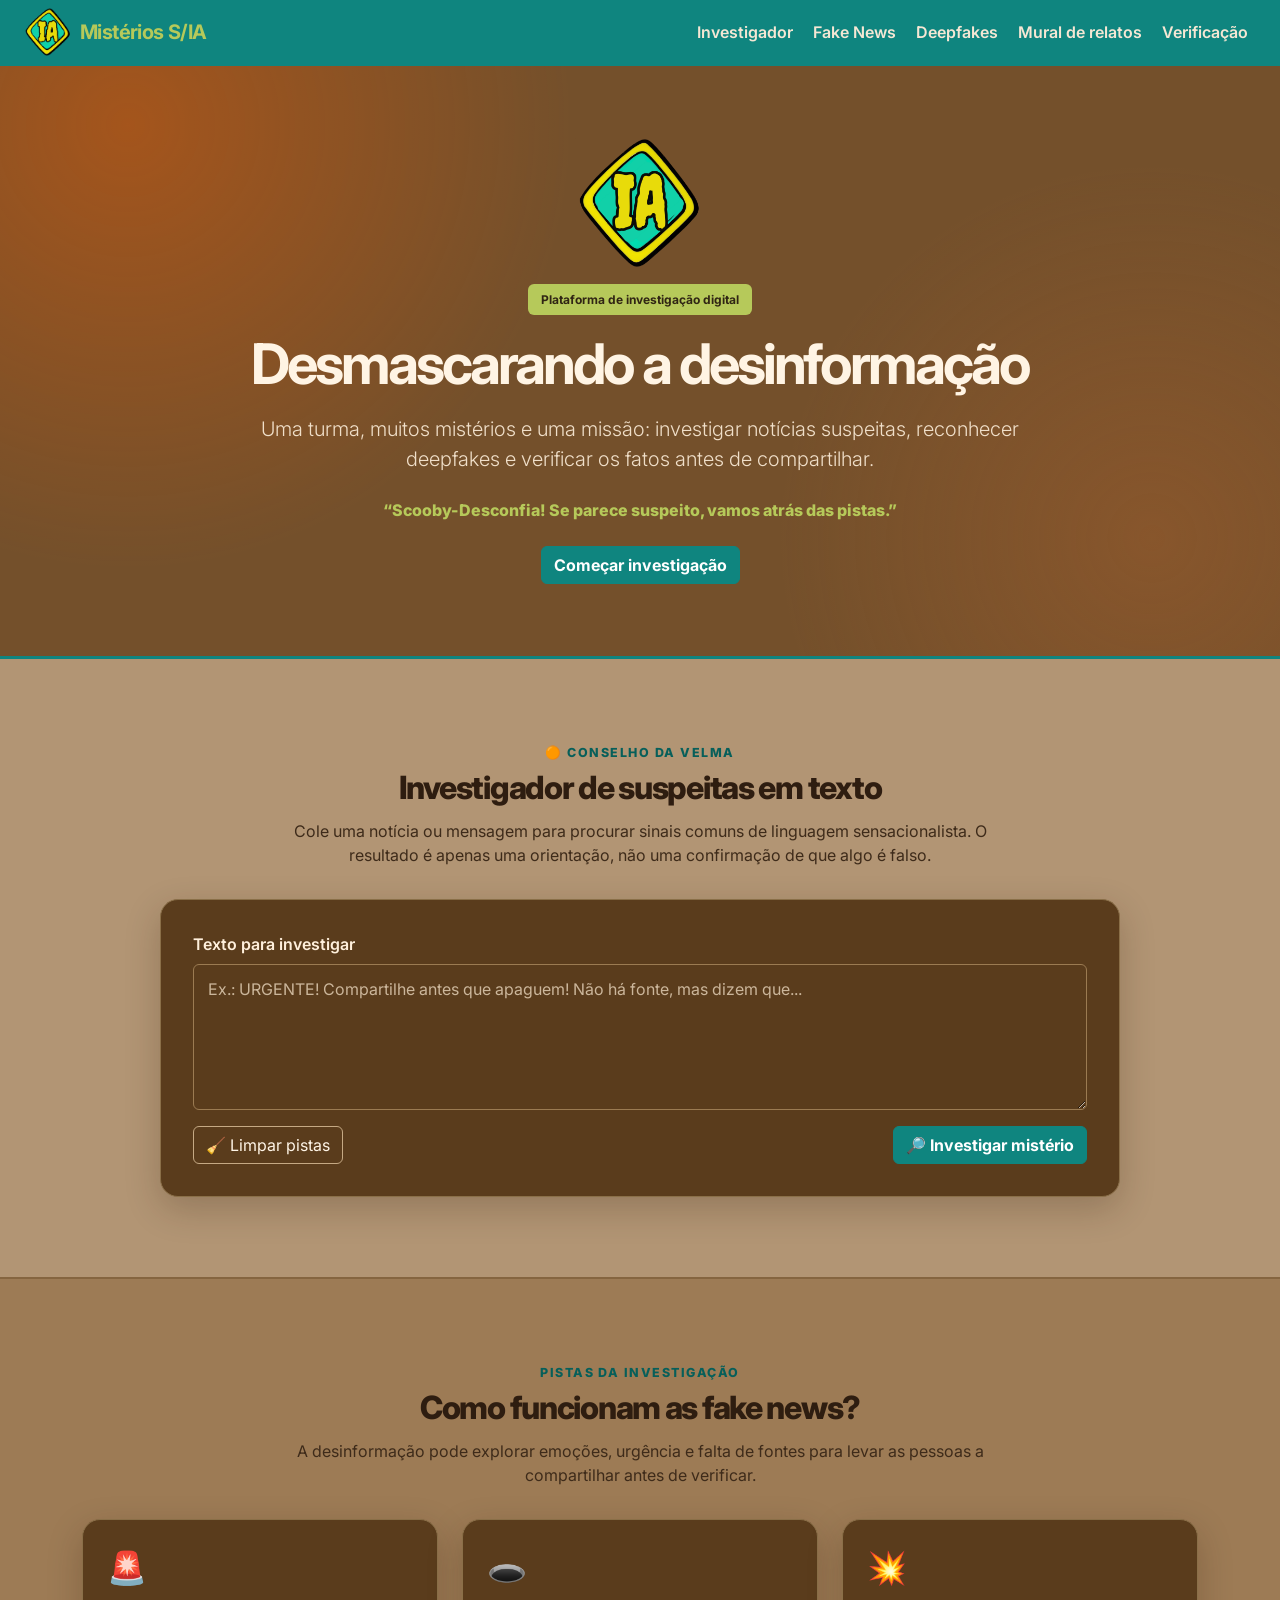
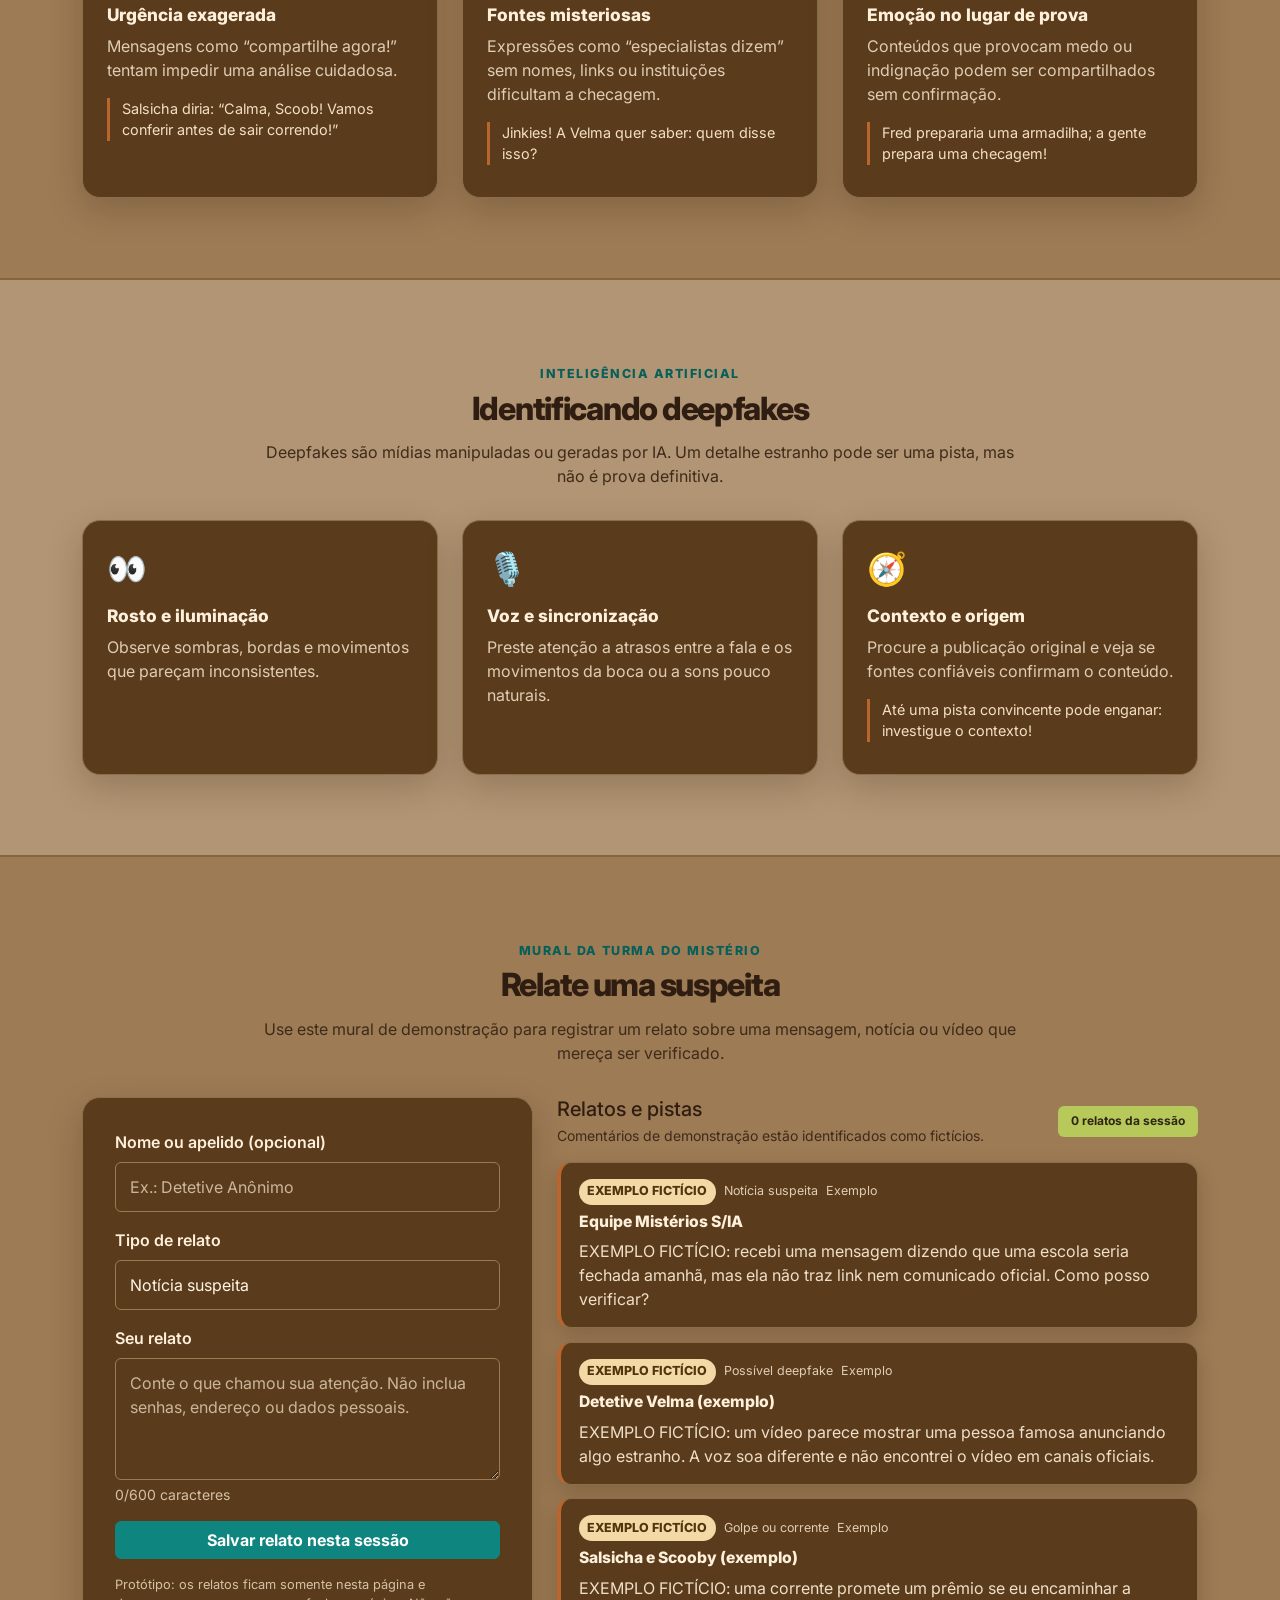
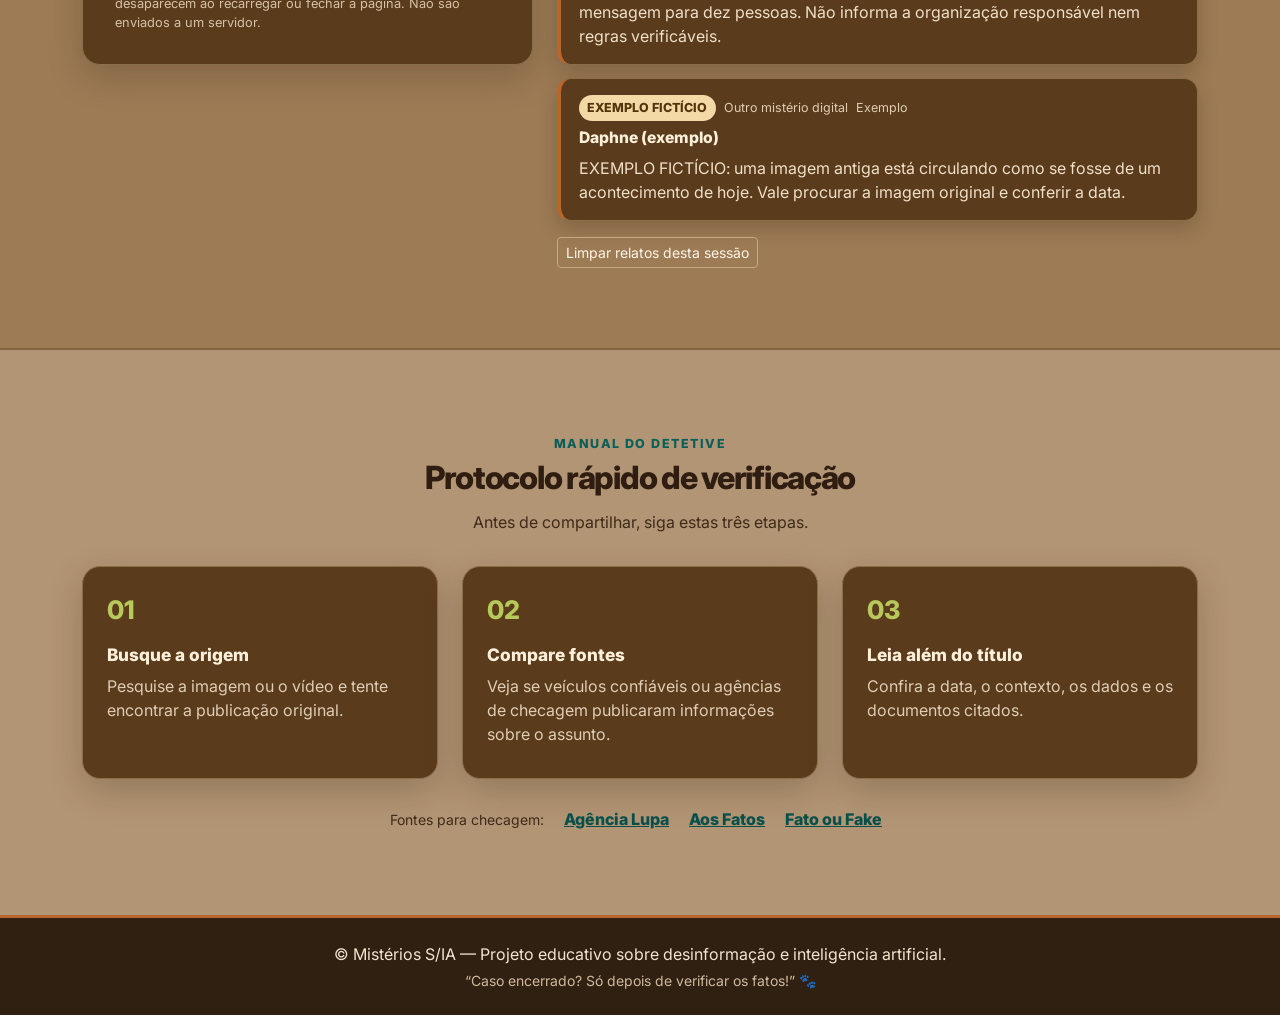
==== commit dd7fa958: "Add files via upload" ====
--- a/index.html
+++ b/index.html
@@ -213,7 +213,7 @@
                     required></textarea>
                   <div class="form-text"><span id="charCount">0</span>/600 caracteres</div>
                 </div>
-                <button type="submit" class="btn btn-primary w-100">📌 Salvar relato nesta sessão</button>
+                <button type="submit" class="btn btn-primary w-100"> Salvar relato nesta sessão</button>
                 <p class="privacy-note mt-3 mb-0">Protótipo: os relatos ficam somente nesta página e desaparecem ao
                   recarregar ou fechar a página. Não são enviados a um servidor.</p>
               </form>
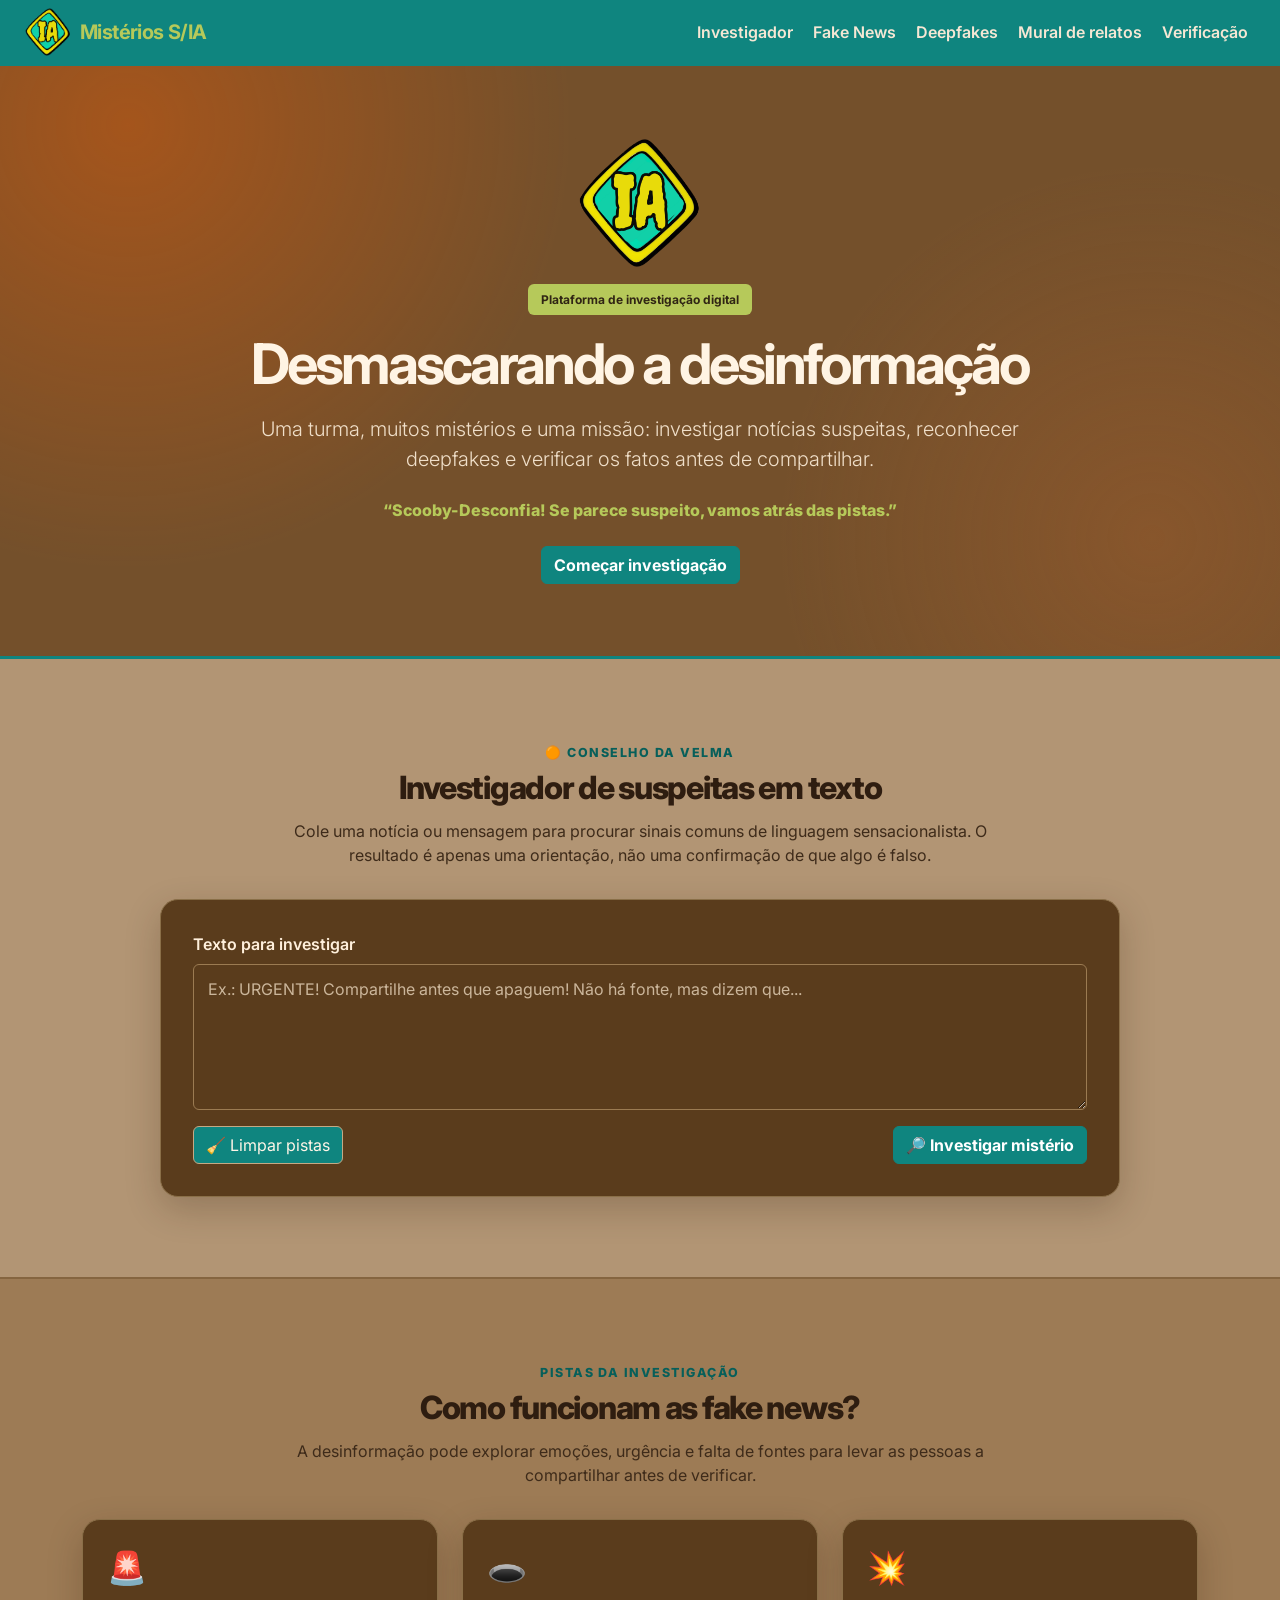
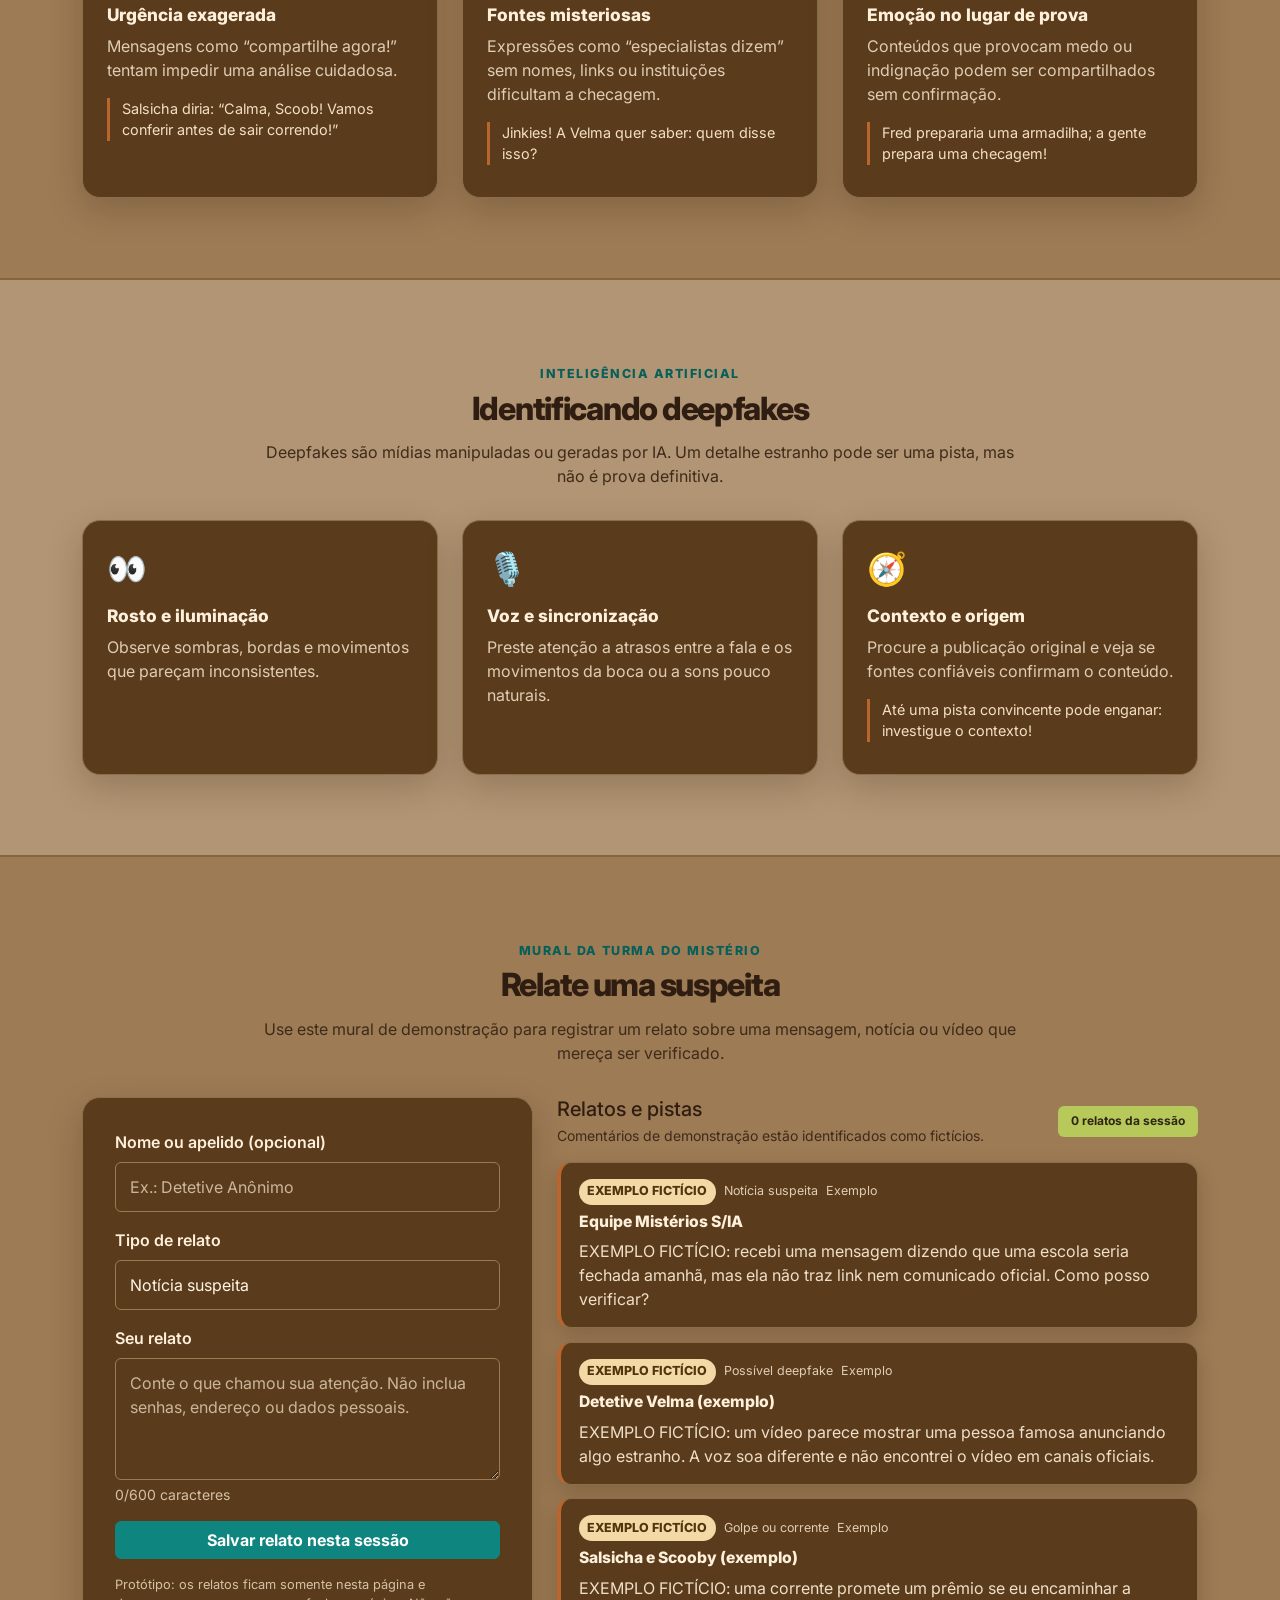
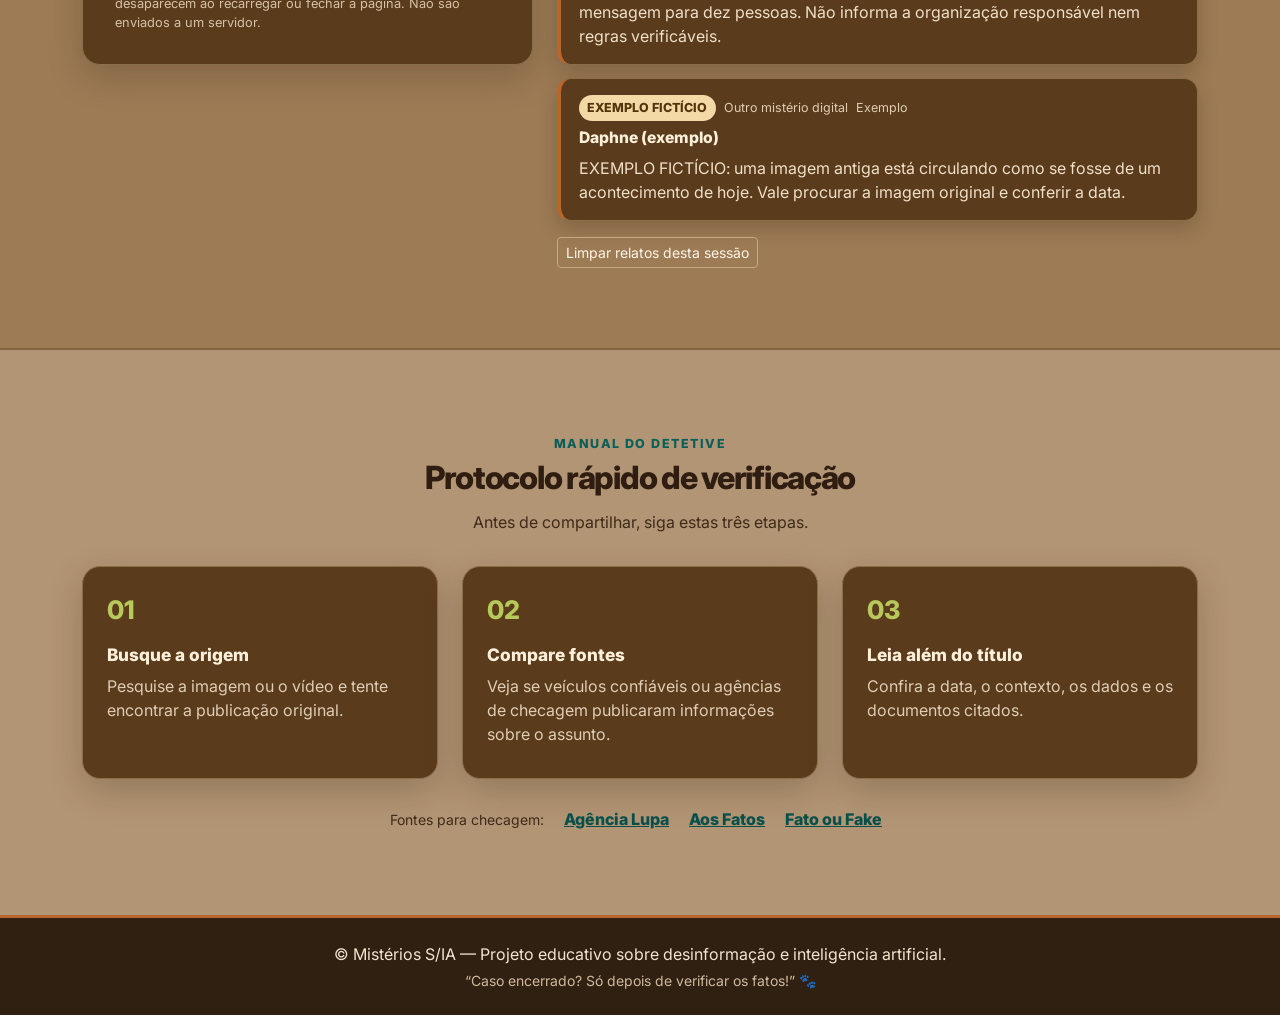
==== commit ee5cb25d: "Add files via upload" ====
--- a/index.html
+++ b/index.html
@@ -88,7 +88,7 @@
               placeholder="Ex.: URGENTE! Compartilhe antes que apaguem! Não há fonte, mas dizem que..."
               required></textarea>
             <div class="d-flex flex-wrap justify-content-between gap-2 mt-3">
-              <button type="button" id="clearAnalyzer" class="btn btn-outline-secondary">🧹 Limpar pistas</button>
+              <button type="button" id="clearAnalyzer" class="btn btn-outline-secondary" style="background-color: #0F857F;">🧹 Limpar pistas</button>
               <button type="submit" class="btn btn-primary">🔎 Investigar mistério</button>
             </div>
           </form>
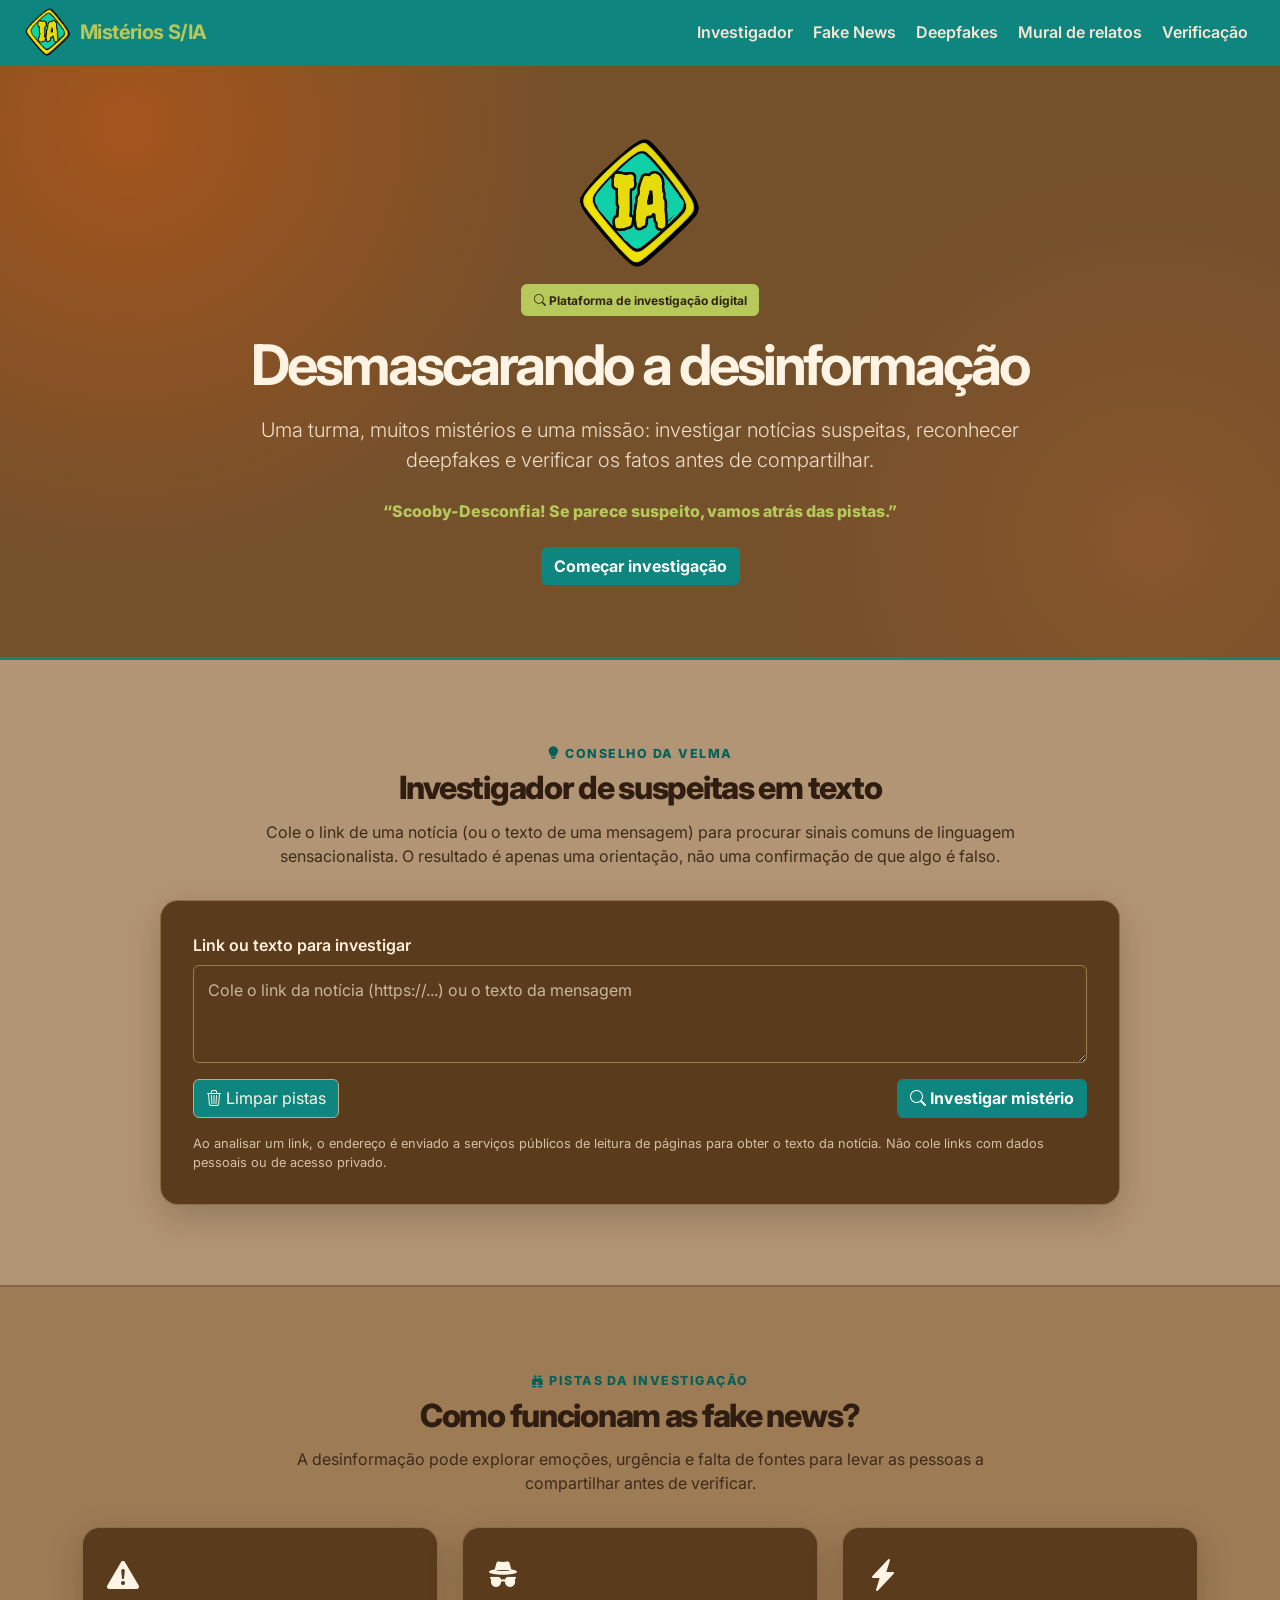
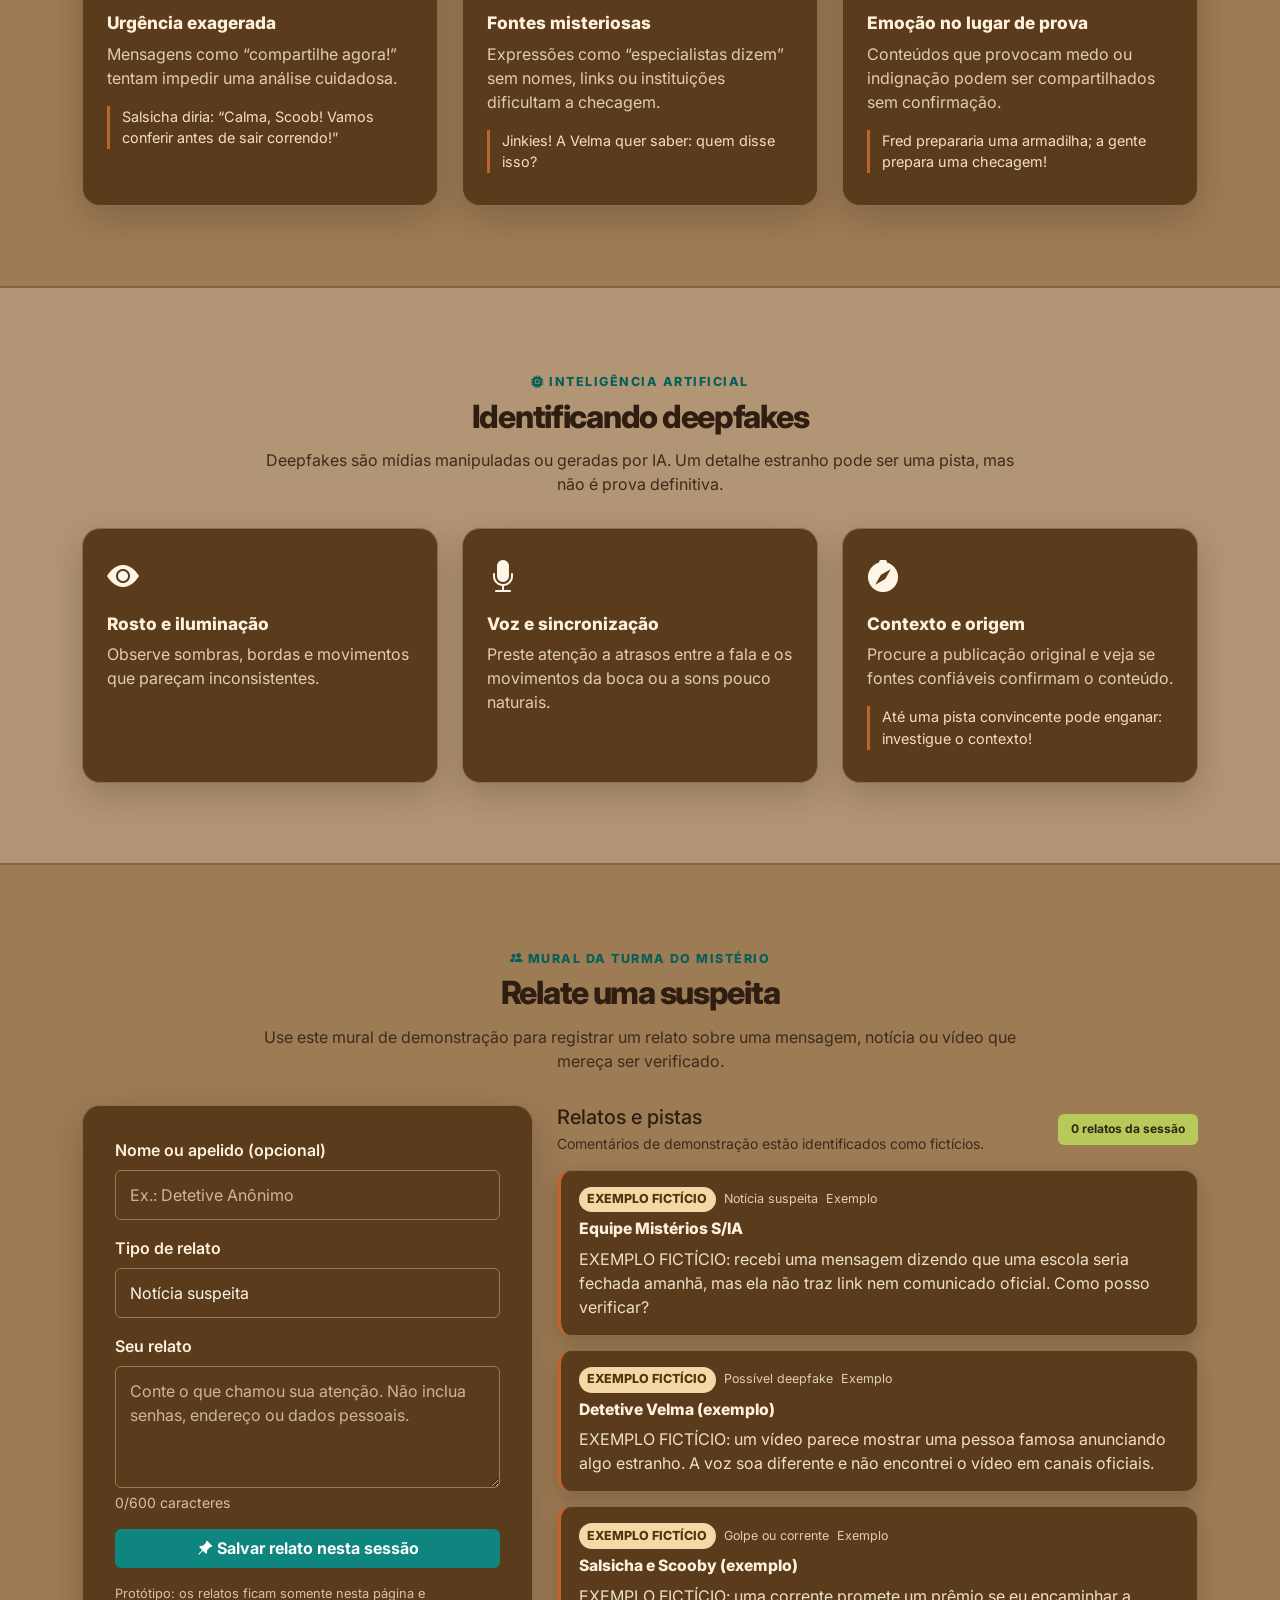
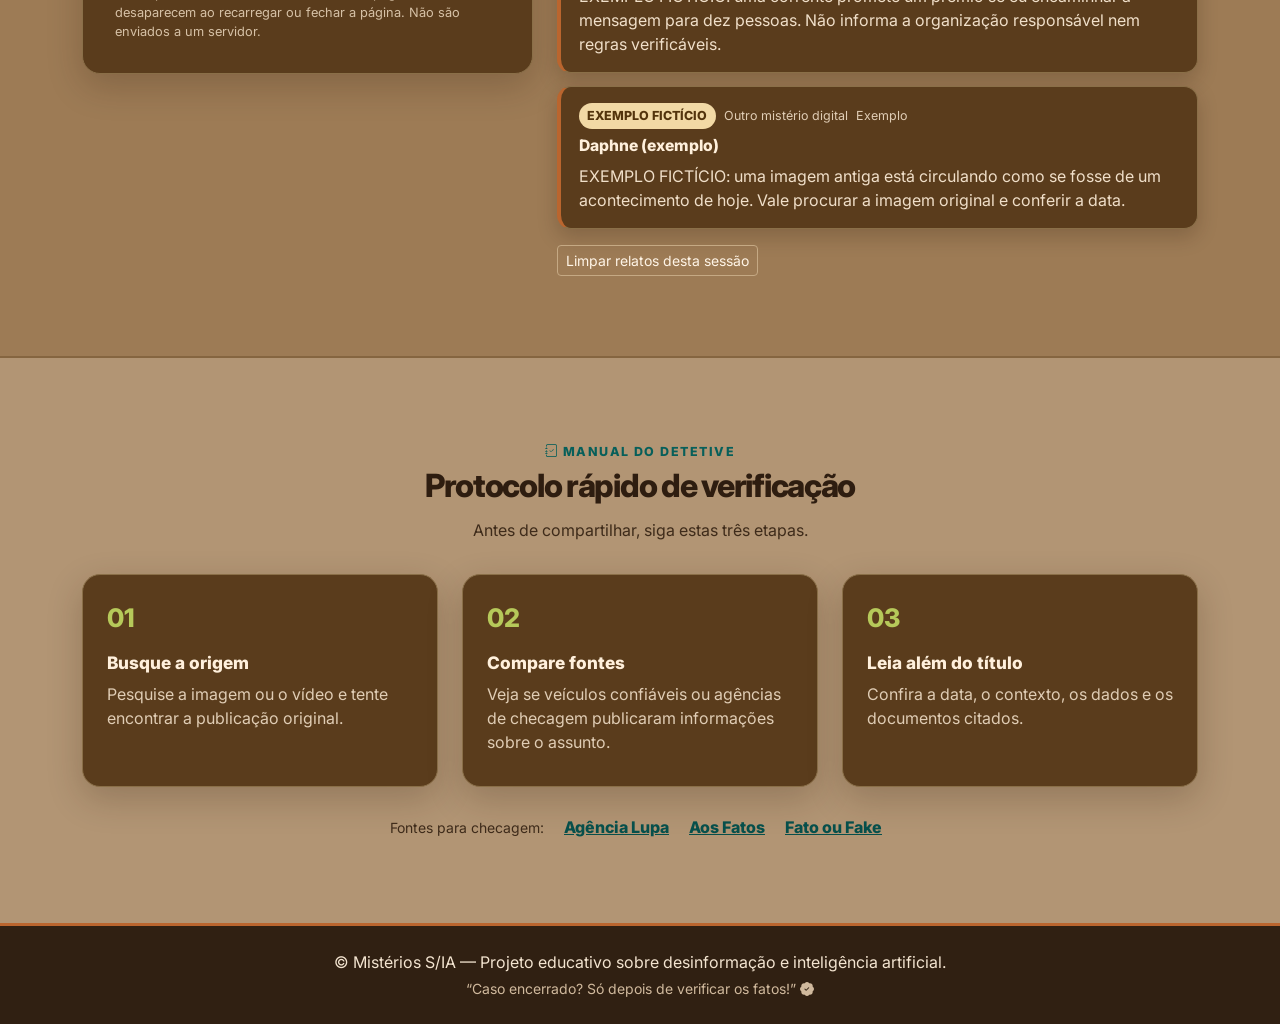
==== commit 5a25f2b1: "Add files via upload" ====
--- a/index.html
+++ b/index.html
@@ -12,58 +12,55 @@
     href="https://fonts.googleapis.com/css2?family=Inter:wght@400;500;600;700;800&family=JetBrains+Mono:wght@400;500&display=swap"
     rel="stylesheet">
   <link href="https://cdn.jsdelivr.net/npm/bootstrap@5.3.0/dist/css/bootstrap.min.css" rel="stylesheet">
+  <link rel="stylesheet" href="https://cdn.jsdelivr.net/npm/bootstrap-icons@1.11.3/font/bootstrap-icons.min.css">
   <link rel="stylesheet" href="css/style.css">
   <link rel="icon" type="image/png" href="logo.png">
 </head>
 
 <body>
-  
-<nav class="navbar navbar-expand-lg sticky-top">
-  <div class="container-fluid navbar-container">
-
-    <a class="navbar-brand logo-link" href="#">
-      <img src="logo.png" alt="Mistérios S/IA" class="logo">
-      <span class="fw-bold">Mistérios S/IA</span>
-    </a>
-
-    <button class="navbar-toggler" type="button"
-      data-bs-toggle="collapse"
-      data-bs-target="#navContent"
-      aria-controls="navContent"
-      aria-expanded="false"
-      aria-label="Abrir menu">
-      <span class="navbar-toggler-icon"></span>
-    </button>
-
-    <div class="collapse navbar-collapse" id="navContent">
-      <ul class="navbar-nav ms-auto">
-        <li class="nav-item">
-          <a class="nav-link" href="#analisador">Investigador</a>
-        </li>
-        <li class="nav-item">
-          <a class="nav-link" href="#fakenews">Fake News</a>
-        </li>
-        <li class="nav-item">
-          <a class="nav-link" href="#deepfake">Deepfakes</a>
-        </li>
-        <li class="nav-item">
-          <a class="nav-link" href="#relatos">Mural de relatos</a>
-        </li>
-        <li class="nav-item">
-          <a class="nav-link" href="#verificacao">Verificação</a>
-        </li>
-      </ul>
+
+  <nav class="navbar navbar-expand-lg sticky-top">
+    <div class="container-fluid navbar-container">
+
+      <a class="navbar-brand logo-link" href="#">
+        <img src="logo.png" alt="Mistérios S/IA" class="logo">
+        <span class="fw-bold">Mistérios S/IA</span>
+      </a>
+
+      <button class="navbar-toggler" type="button" data-bs-toggle="collapse" data-bs-target="#navContent"
+        aria-controls="navContent" aria-expanded="false" aria-label="Abrir menu">
+        <span class="navbar-toggler-icon"></span>
+      </button>
+
+      <div class="collapse navbar-collapse" id="navContent">
+        <ul class="navbar-nav ms-auto">
+          <li class="nav-item">
+            <a class="nav-link" href="#analisador">Investigador</a>
+          </li>
+          <li class="nav-item">
+            <a class="nav-link" href="#fakenews">Fake News</a>
+          </li>
+          <li class="nav-item">
+            <a class="nav-link" href="#deepfake">Deepfakes</a>
+          </li>
+          <li class="nav-item">
+            <a class="nav-link" href="#relatos">Mural de relatos</a>
+          </li>
+          <li class="nav-item">
+            <a class="nav-link" href="#verificacao">Verificação</a>
+          </li>
+        </ul>
+      </div>
+
     </div>
-
-  </div>
-</nav>
+  </nav>
 
 
   <header class="hero py-5">
     <div class="container py-4 text-center">
-      <img src="logo.png" alt="Mistérios S/IA" style="width: 130px; height: auto; margin-bottom: 1rem;"> 
+      <img src="logo.png" alt="Mistérios S/IA" style="width: 130px; height: auto; margin-bottom: 1rem;">
       <br>
-      <span class="badge badge-accent mb-3"> Plataforma de investigação digital</span>
+      <span class="badge badge-accent mb-3"><i class="bi bi-search" aria-hidden="true"></i> Plataforma de investigação digital</span>
       <h1 class="display-4 fw-bold mb-3">Desmascarando a desinformação</h1>
       <p class="lead mx-auto hero-copy">Uma turma, muitos mistérios e uma missão: investigar notícias suspeitas,
         reconhecer deepfakes e verificar os fatos antes de compartilhar.</p>
@@ -76,22 +73,34 @@
     <section id="analisador" class="section-pad">
       <div class="container">
         <div class="section-heading">
-          <span class="eyebrow">🟠 Conselho da Velma</span>
+          <span class="eyebrow">
+            <i class="bi bi-lightbulb-fill" aria-hidden="true"></i>
+            Conselho da Velma
+          </span>
           <h2>Investigador de suspeitas em texto</h2>
-          <p>Cole uma notícia ou mensagem para procurar sinais comuns de linguagem sensacionalista. O resultado é apenas
+          <p>Cole o link de uma notícia (ou o texto de uma mensagem) para procurar sinais comuns de linguagem sensacionalista. O resultado é apenas
             uma orientação, não uma confirmação de que algo é falso.</p>
         </div>
         <div class="panel">
           <form id="analyzerForm">
-            <label for="inputText" class="form-label fw-semibold">Texto para investigar</label>
-            <textarea id="inputText" class="form-control" rows="5"
-              placeholder="Ex.: URGENTE! Compartilhe antes que apaguem! Não há fonte, mas dizem que..."
+            <label for="inputText" class="form-label fw-semibold">Link ou texto para investigar</label>
+            <textarea id="inputText" class="form-control" rows="3"
+              placeholder="Cole o link da notícia (https://...) ou o texto da mensagem"
               required></textarea>
             <div class="d-flex flex-wrap justify-content-between gap-2 mt-3">
-              <button type="button" id="clearAnalyzer" class="btn btn-outline-secondary" style="background-color: #0F857F;">🧹 Limpar pistas</button>
-              <button type="submit" class="btn btn-primary">🔎 Investigar mistério</button>
+              <button type="button" id="clearAnalyzer" class="btn btn-outline-secondary" style="background-color: #0F857F;">
+                <i class="bi bi-trash3" aria-hidden="true"></i>
+                Limpar pistas
+              </button>
+
+              <button type="submit" class="btn btn-primary">
+                <i class="bi bi-search" aria-hidden="true"></i>
+                Investigar mistério
+              </button>
             </div>
           </form>
+          <p class="privacy-note mt-3 mb-0">Ao analisar um link, o endereço é enviado a serviços públicos de leitura de páginas
+            para obter o texto da notícia. Não cole links com dados pessoais ou de acesso privado.</p>
           <div id="resultBox" class="result-box mt-4" aria-live="polite" hidden>
             <div class="d-flex justify-content-between align-items-center gap-3">
               <strong>Nível de desconfiança</strong>
@@ -112,7 +121,7 @@
     <section id="fakenews" class="section-pad section-tint">
       <div class="container">
         <div class="section-heading">
-          <span class="eyebrow"> Pistas da investigação</span>
+          <span class="eyebrow"><i class="bi bi-binoculars-fill" aria-hidden="true"></i> Pistas da investigação</span>
           <h2>Como funcionam as fake news?</h2>
           <p>A desinformação pode explorar emoções, urgência e falta de fontes para levar as pessoas a compartilhar
             antes de verificar.</p>
@@ -120,7 +129,7 @@
         <div class="row g-4">
           <div class="col-md-4">
             <article class="info-card h-100">
-              <div class="card-emoji">🚨</div>
+              <div class="card-emoji"><i class="bi bi-exclamation-triangle-fill" aria-hidden="true"></i></div>
               <h3>Urgência exagerada</h3>
               <p>Mensagens como “compartilhe agora!” tentam impedir uma análise cuidadosa.</p>
               <p class="character-note">Salsicha diria: “Calma, Scoob! Vamos conferir antes de sair correndo!”</p>
@@ -128,7 +137,7 @@
           </div>
           <div class="col-md-4">
             <article class="info-card h-100">
-              <div class="card-emoji">🕳️</div>
+              <div class="card-emoji"><i class="bi bi-incognito" aria-hidden="true"></i></div>
               <h3>Fontes misteriosas</h3>
               <p>Expressões como “especialistas dizem” sem nomes, links ou instituições dificultam a checagem.</p>
               <p class="character-note">Jinkies! A Velma quer saber: quem disse isso?</p>
@@ -136,7 +145,7 @@
           </div>
           <div class="col-md-4">
             <article class="info-card h-100">
-              <div class="card-emoji">💥</div>
+              <div class="card-emoji"><i class="bi bi-lightning-charge-fill" aria-hidden="true"></i></div>
               <h3>Emoção no lugar de prova</h3>
               <p>Conteúdos que provocam medo ou indignação podem ser compartilhados sem confirmação.</p>
               <p class="character-note">Fred prepararia uma armadilha; a gente prepara uma checagem!</p>
@@ -149,7 +158,7 @@
     <section id="deepfake" class="section-pad">
       <div class="container">
         <div class="section-heading">
-          <span class="eyebrow"> Inteligência artificial</span>
+          <span class="eyebrow"><i class="bi bi-cpu-fill" aria-hidden="true"></i> Inteligência artificial</span>
           <h2>Identificando deepfakes</h2>
           <p>Deepfakes são mídias manipuladas ou geradas por IA. Um detalhe estranho pode ser uma pista, mas não é prova
             definitiva.</p>
@@ -157,21 +166,21 @@
         <div class="row g-4">
           <div class="col-md-4">
             <article class="info-card h-100">
-              <div class="card-emoji">👀</div>
+              <div class="card-emoji"><i class="bi bi-eye-fill" aria-hidden="true"></i></div>
               <h3>Rosto e iluminação</h3>
               <p>Observe sombras, bordas e movimentos que pareçam inconsistentes.</p>
             </article>
           </div>
           <div class="col-md-4">
             <article class="info-card h-100">
-              <div class="card-emoji">🎙️</div>
+              <div class="card-emoji"><i class="bi bi-mic-fill" aria-hidden="true"></i></div>
               <h3>Voz e sincronização</h3>
               <p>Preste atenção a atrasos entre a fala e os movimentos da boca ou a sons pouco naturais.</p>
             </article>
           </div>
           <div class="col-md-4">
             <article class="info-card h-100">
-              <div class="card-emoji">🧭</div>
+              <div class="card-emoji"><i class="bi bi-compass-fill" aria-hidden="true"></i></div>
               <h3>Contexto e origem</h3>
               <p>Procure a publicação original e veja se fontes confiáveis confirmam o conteúdo.</p>
               <p class="character-note">Até uma pista convincente pode enganar: investigue o contexto!</p>
@@ -184,7 +193,7 @@
     <section id="relatos" class="section-pad section-tint">
       <div class="container">
         <div class="section-heading">
-          <span class="eyebrow"> Mural da turma do mistério</span>
+          <span class="eyebrow"><i class="bi bi-people-fill" aria-hidden="true"></i> Mural da turma do mistério</span>
           <h2>Relate uma suspeita</h2>
           <p>Use este mural de demonstração para registrar um relato sobre uma mensagem, notícia ou vídeo que mereça ser
             verificado.</p>
@@ -213,7 +222,7 @@
                     required></textarea>
                   <div class="form-text"><span id="charCount">0</span>/600 caracteres</div>
                 </div>
-                <button type="submit" class="btn btn-primary w-100"> Salvar relato nesta sessão</button>
+                <button type="submit" class="btn btn-primary w-100"><i class="bi bi-pin-angle-fill" aria-hidden="true"></i> Salvar relato nesta sessão</button>
                 <p class="privacy-note mt-3 mb-0">Protótipo: os relatos ficam somente nesta página e desaparecem ao
                   recarregar ou fechar a página. Não são enviados a um servidor.</p>
               </form>
@@ -238,7 +247,7 @@
     <section id="verificacao" class="section-pad">
       <div class="container">
         <div class="section-heading">
-          <span class="eyebrow"> Manual do detetive</span>
+          <span class="eyebrow"><i class="bi bi-journal-check" aria-hidden="true"></i> Manual do detetive</span>
           <h2>Protocolo rápido de verificação</h2>
           <p>Antes de compartilhar, siga estas três etapas.</p>
         </div>
@@ -275,7 +284,7 @@
   <footer class="footer py-4">
     <div class="container text-center">
       <p class="mb-1">© Mistérios S/IA — Projeto educativo sobre desinformação e inteligência artificial.</p>
-      <p class="small mb-0">“Caso encerrado? Só depois de verificar os fatos!” 🐾</p>
+      <p class="small mb-0">“Caso encerrado? Só depois de verificar os fatos!” <i class="bi bi-patch-check-fill" aria-hidden="true"></i></p>
     </div>
   </footer>
 
